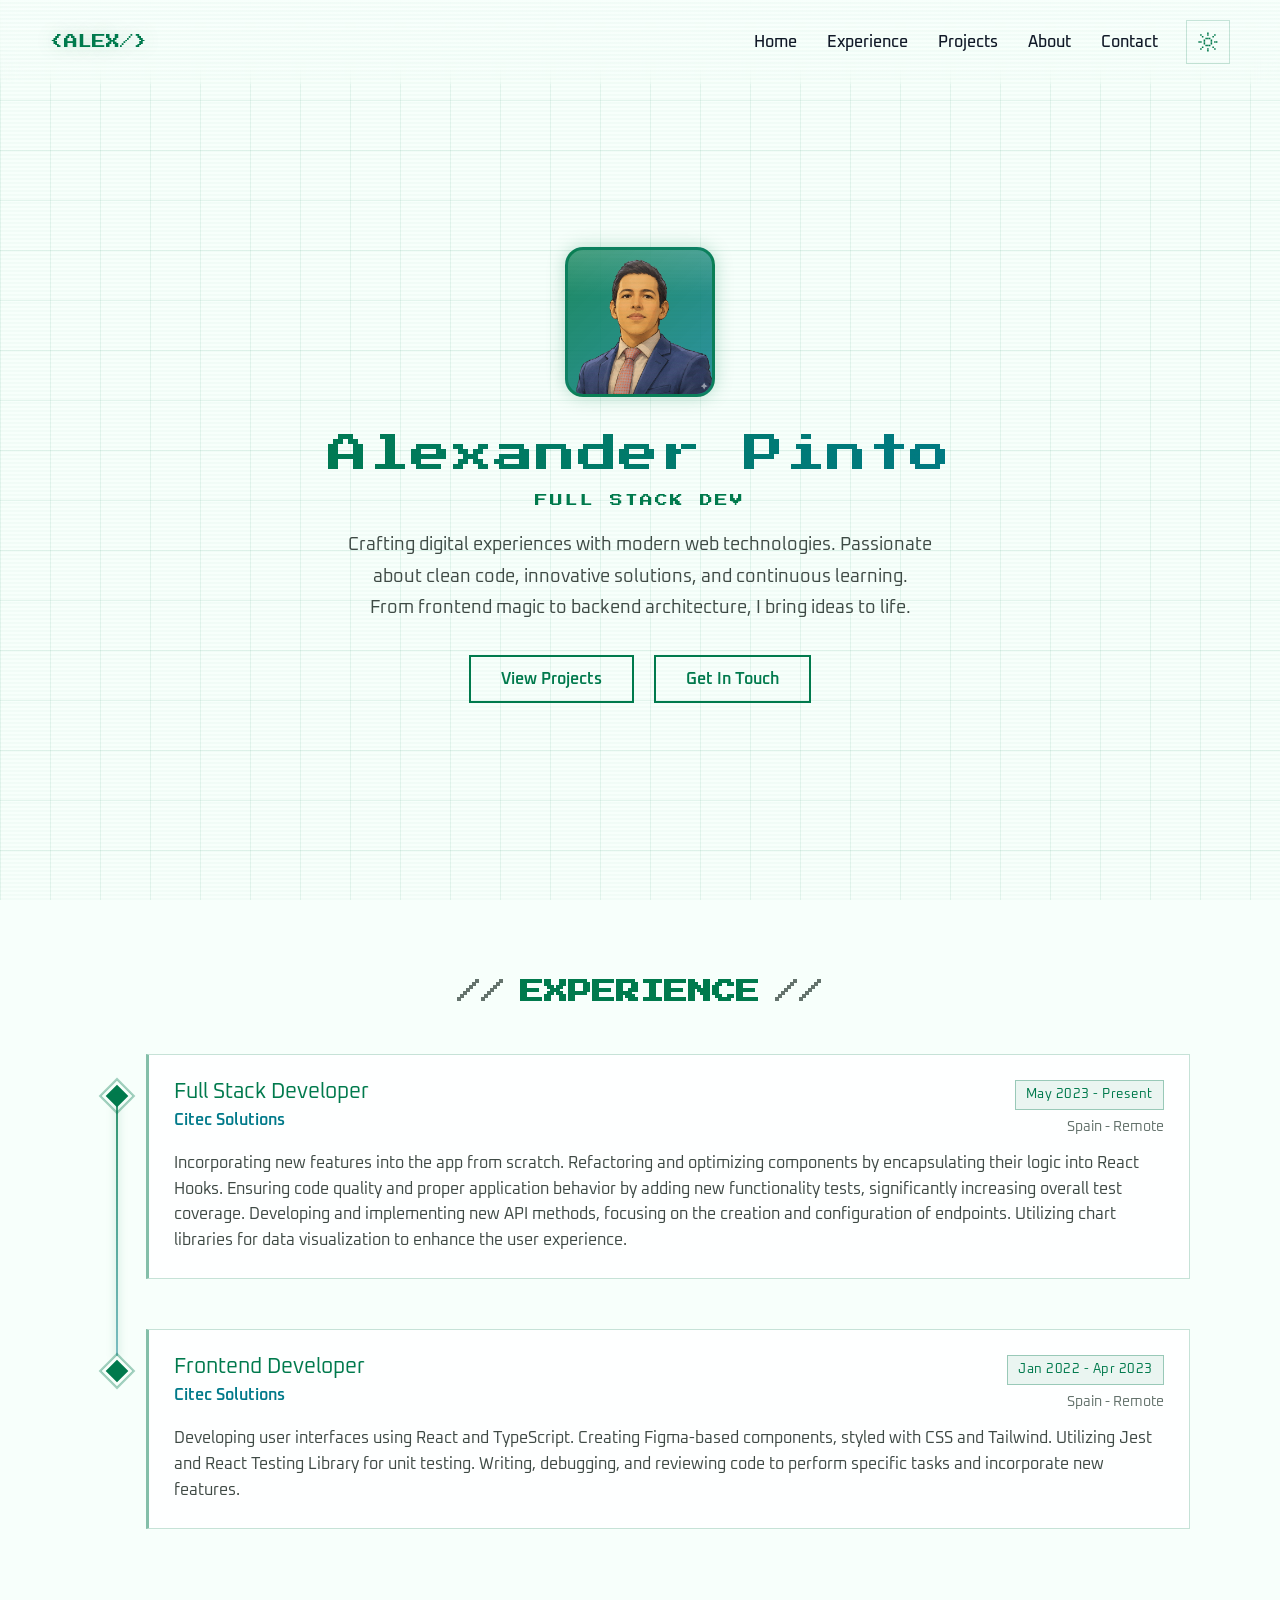
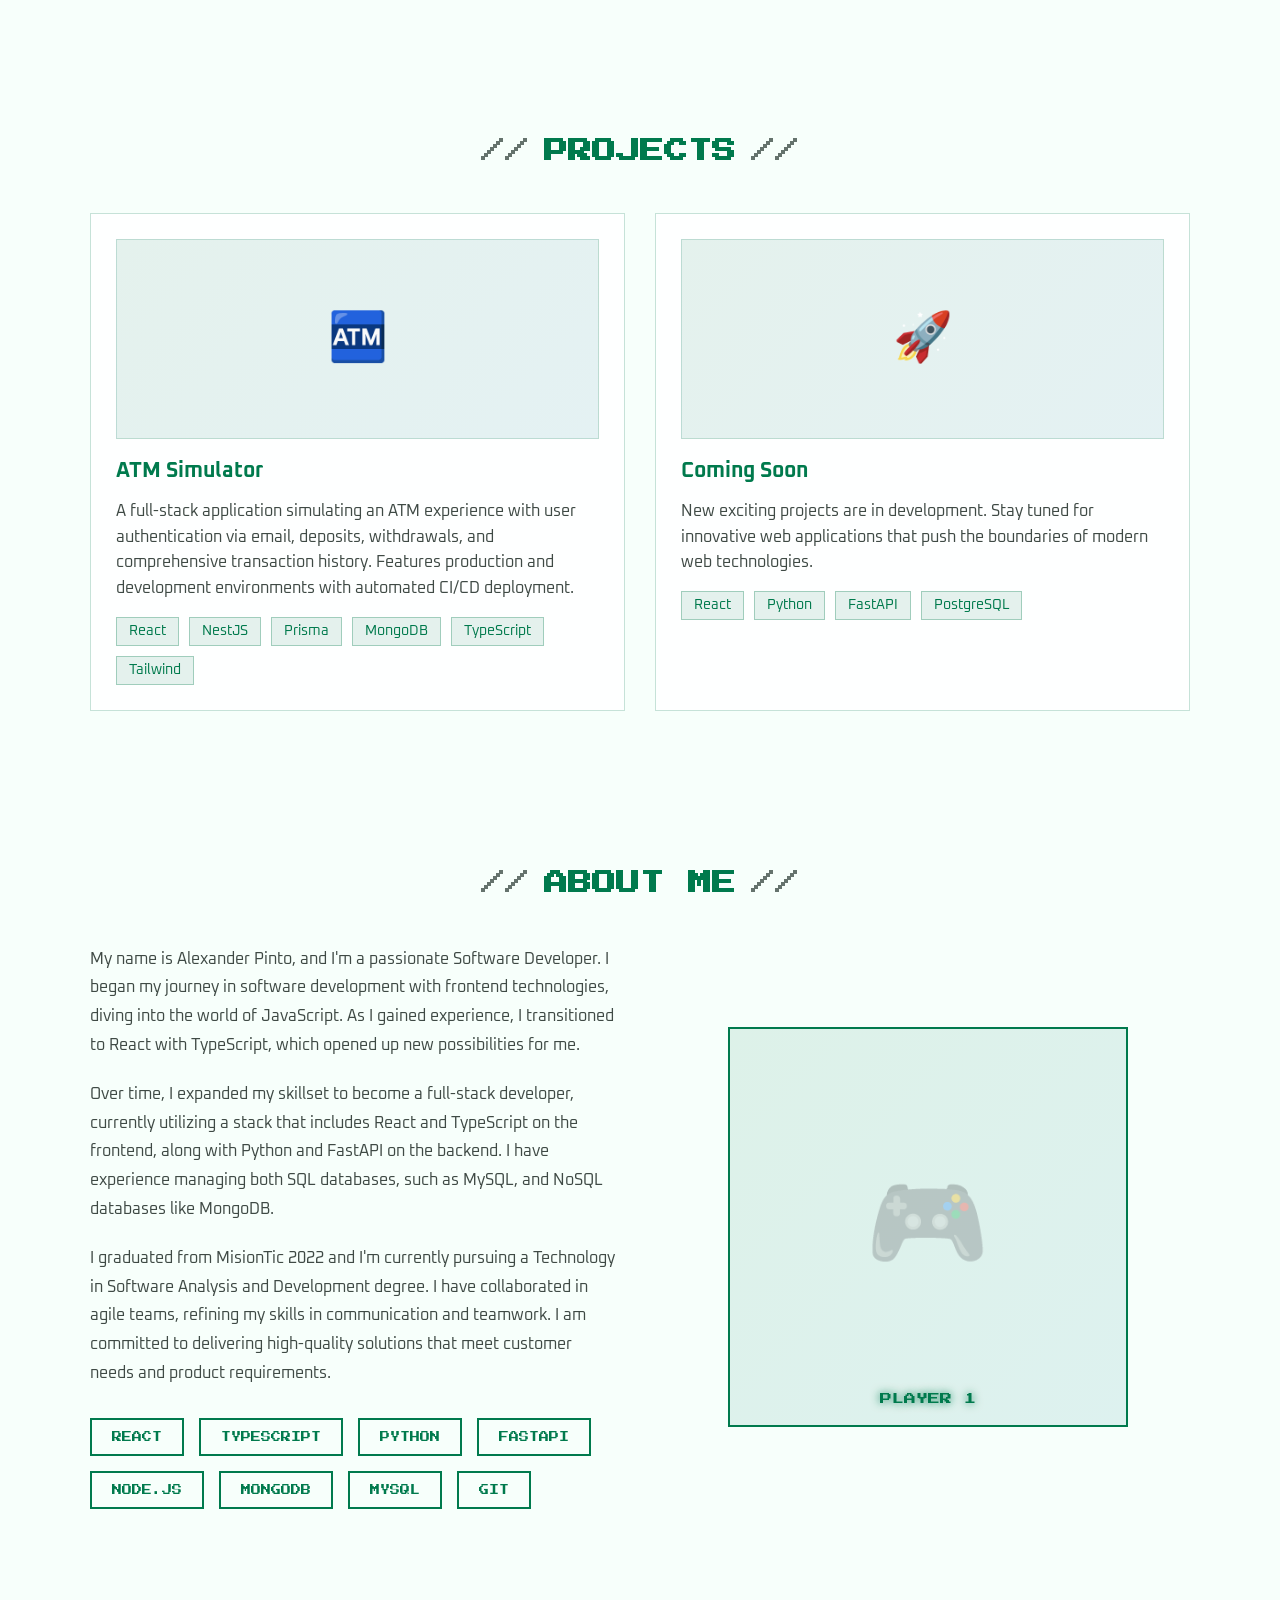
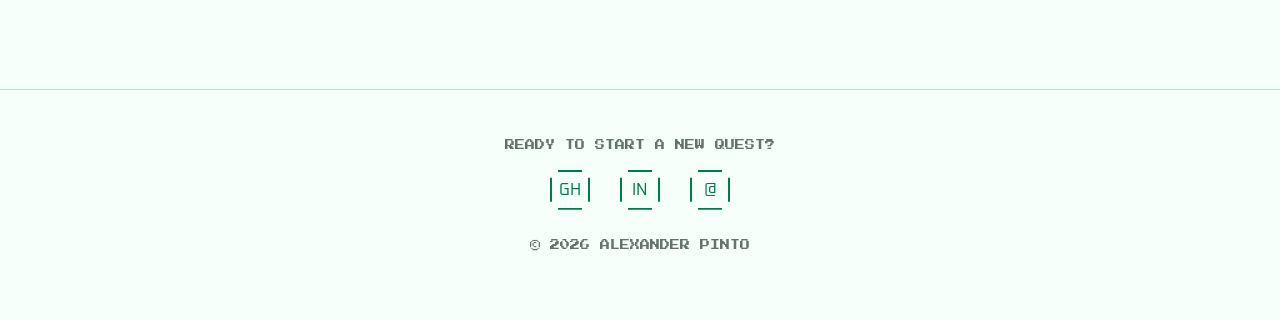
==== index.html @ fec4362d "refactor: Improve site accessibility and semantic structure" ====
<!doctype html>
<html lang="en">
    <head>
        <meta charset="UTF-8" />
        <meta name="viewport" content="width=device-width, initial-scale=1.0" />
        <title>Alexander Pinto - Full Stack Developer</title>
        <meta
            name="description"
            content="Alexander Pinto portfolio. Full stack developer building modern web applications with React, TypeScript, Python and FastAPI."
        />
        <meta
            property="og:title"
            content="Alexander Pinto - Full Stack Developer"
        />
        <meta
            property="og:description"
            content="Game-inspired developer portfolio with projects, experience and contact details."
        />
        <meta property="og:type" content="website" />
        <meta property="og:url" content="https://alexpinto.is-a.dev/" />
        <link rel="canonical" href="https://alexpinto.is-a.dev/" />
        <link rel="icon" type="image/svg+xml" href="assets/img/favicon.svg" />
        <link rel="shortcut icon" href="assets/img/favicon.svg" />
        <script>
            (() => {
                try {
                    const storedTheme = localStorage.getItem("portfolio-theme");
                    const prefersLight = window.matchMedia(
                        "(prefers-color-scheme: light)",
                    ).matches;
                    const theme =
                        storedTheme || (prefersLight ? "light" : "dark");
                    document.documentElement.dataset.theme = theme;
                } catch (error) {
                    document.documentElement.dataset.theme = "dark";
                }
            })();
        </script>

        <link rel="stylesheet" href="assets/css/variables.css" />
        <link rel="stylesheet" href="assets/css/base.css" />
        <link rel="stylesheet" href="assets/css/animations.css" />
        <link rel="stylesheet" href="assets/css/components.css" />
        <link rel="stylesheet" href="assets/css/sections.css" />
    </head>
    <body>
        <a class="skip-link" href="#main-content">Skip to main content</a>
        <div class="scanlines" aria-hidden="true"></div>
        <div class="bg-grid" aria-hidden="true"></div>

        <nav aria-label="Main navigation">
            <a class="logo" href="#home" aria-label="Go to home"
                >&lt;ALEX/&gt;</a
            >
            <div class="nav-actions">
                <ul class="nav-links">
                    <li><a href="#home">Home</a></li>
                    <li><a href="#experience">Experience</a></li>
                    <li><a href="#projects">Projects</a></li>
                    <li><a href="#about">About</a></li>
                    <li><a href="#contact">Contact</a></li>
                </ul>
                <button
                    class="theme-toggle"
                    type="button"
                    aria-label="Switch to light theme"
                    aria-pressed="false"
                    title="Switch to light theme"
                >
                    <svg
                        class="theme-toggle__icon theme-toggle__icon--sun"
                        viewBox="0 0 256 256"
                        aria-hidden="true"
                    >
                        <rect
                            x="120"
                            y="88"
                            width="14"
                            height="14"
                            rx="1"
                        ></rect>
                        <rect
                            x="104"
                            y="88"
                            width="14"
                            height="14"
                            rx="1"
                        ></rect>
                        <rect
                            x="88"
                            y="104"
                            width="14"
                            height="14"
                            rx="1"
                        ></rect>
                        <rect
                            x="88"
                            y="120"
                            width="14"
                            height="14"
                            rx="1"
                        ></rect>
                        <rect
                            x="88"
                            y="136"
                            width="14"
                            height="14"
                            rx="1"
                        ></rect>
                        <rect
                            x="136"
                            y="88"
                            width="14"
                            height="14"
                            rx="1"
                        ></rect>
                        <rect
                            x="120"
                            y="152"
                            width="14"
                            height="14"
                            rx="1"
                        ></rect>
                        <rect
                            x="104"
                            y="152"
                            width="14"
                            height="14"
                            rx="1"
                        ></rect>
                        <rect
                            x="136"
                            y="152"
                            width="14"
                            height="14"
                            rx="1"
                        ></rect>
                        <rect
                            x="152"
                            y="104"
                            width="14"
                            height="14"
                            rx="1"
                        ></rect>
                        <rect
                            x="168"
                            y="72"
                            width="14"
                            height="14"
                            rx="1"
                        ></rect>
                        <rect
                            x="168"
                            y="168"
                            width="14"
                            height="14"
                            rx="1"
                        ></rect>
                        <rect
                            x="72"
                            y="168"
                            width="14"
                            height="14"
                            rx="1"
                        ></rect>
                        <rect
                            x="72"
                            y="72"
                            width="14"
                            height="14"
                            rx="1"
                        ></rect>
                        <rect
                            x="120"
                            y="56"
                            width="14"
                            height="14"
                            rx="1"
                        ></rect>
                        <rect
                            x="56"
                            y="120"
                            width="14"
                            height="14"
                            rx="1"
                        ></rect>
                        <rect
                            x="120"
                            y="184"
                            width="14"
                            height="14"
                            rx="1"
                        ></rect>
                        <rect
                            x="184"
                            y="120"
                            width="14"
                            height="14"
                            rx="1"
                        ></rect>
                        <rect
                            x="40"
                            y="120"
                            width="14"
                            height="14"
                            rx="1"
                        ></rect>
                        <rect
                            x="120"
                            y="40"
                            width="14"
                            height="14"
                            rx="1"
                        ></rect>
                        <rect
                            x="120"
                            y="200"
                            width="14"
                            height="14"
                            rx="1"
                        ></rect>
                        <rect
                            x="184"
                            y="184"
                            width="14"
                            height="14"
                            rx="1"
                        ></rect>
                        <rect
                            x="56"
                            y="184"
                            width="14"
                            height="14"
                            rx="1"
                        ></rect>
                        <rect
                            x="184"
                            y="56"
                            width="14"
                            height="14"
                            rx="1"
                        ></rect>
                        <rect
                            x="56"
                            y="56"
                            width="14"
                            height="14"
                            rx="1"
                        ></rect>
                        <rect
                            x="200"
                            y="120"
                            width="14"
                            height="14"
                            rx="1"
                        ></rect>
                        <rect
                            x="152"
                            y="120"
                            width="14"
                            height="14"
                            rx="1"
                        ></rect>
                        <rect
                            x="152"
                            y="136"
                            width="14"
                            height="14"
                            rx="1"
                        ></rect>
                    </svg>
                    <svg
                        class="theme-toggle__icon theme-toggle__icon--moon"
                        viewBox="0 0 256 256"
                        aria-hidden="true"
                    >
                        <rect
                            x="104"
                            y="56"
                            width="14"
                            height="14"
                            rx="1"
                        ></rect>
                        <rect
                            x="88"
                            y="56"
                            width="14"
                            height="14"
                            rx="1"
                        ></rect>
                        <rect
                            x="72"
                            y="72"
                            width="14"
                            height="14"
                            rx="1"
                        ></rect>
                        <rect
                            x="88"
                            y="72"
                            width="14"
                            height="14"
                            rx="1"
                        ></rect>
                        <rect
                            x="88"
                            y="88"
                            width="14"
                            height="14"
                            rx="1"
                        ></rect>
                        <rect
                            x="72"
                            y="88"
                            width="14"
                            height="14"
                            rx="1"
                        ></rect>
                        <rect
                            x="56"
                            y="104"
                            width="14"
                            height="14"
                            rx="1"
                        ></rect>
                        <rect
                            x="88"
                            y="104"
                            width="14"
                            height="14"
                            rx="1"
                        ></rect>
                        <rect
                            x="72"
                            y="104"
                            width="14"
                            height="14"
                            rx="1"
                        ></rect>
                        <rect
                            x="56"
                            y="136"
                            width="14"
                            height="14"
                            rx="1"
                        ></rect>
                        <rect
                            x="88"
                            y="136"
                            width="14"
                            height="14"
                            rx="1"
                        ></rect>
                        <rect
                            x="72"
                            y="136"
                            width="14"
                            height="14"
                            rx="1"
                        ></rect>
                        <rect
                            x="56"
                            y="120"
                            width="14"
                            height="14"
                            rx="1"
                        ></rect>
                        <rect
                            x="88"
                            y="120"
                            width="14"
                            height="14"
                            rx="1"
                        ></rect>
                        <rect
                            x="104"
                            y="120"
                            width="14"
                            height="14"
                            rx="1"
                        ></rect>
                        <rect
                            x="72"
                            y="120"
                            width="14"
                            height="14"
                            rx="1"
                        ></rect>
                        <rect
                            x="104"
                            y="136"
                            width="14"
                            height="14"
                            rx="1"
                        ></rect>
                        <rect
                            x="72"
                            y="152"
                            width="14"
                            height="14"
                            rx="1"
                        ></rect>
                        <rect
                            x="104"
                            y="152"
                            width="14"
                            height="14"
                            rx="1"
                        ></rect>
                        <rect
                            x="120"
                            y="136"
                            width="14"
                            height="14"
                            rx="1"
                        ></rect>
                        <rect
                            x="88"
                            y="152"
                            width="14"
                            height="14"
                            rx="1"
                        ></rect>
                        <rect
                            x="168"
                            y="152"
                            width="14"
                            height="14"
                            rx="1"
                        ></rect>
                        <rect
                            x="184"
                            y="136"
                            width="14"
                            height="14"
                            rx="1"
                        ></rect>
                        <rect
                            x="120"
                            y="152"
                            width="14"
                            height="14"
                            rx="1"
                        ></rect>
                        <rect
                            x="152"
                            y="152"
                            width="14"
                            height="14"
                            rx="1"
                        ></rect>
                        <rect
                            x="136"
                            y="152"
                            width="14"
                            height="14"
                            rx="1"
                        ></rect>
                        <rect
                            x="72"
                            y="168"
                            width="14"
                            height="14"
                            rx="1"
                        ></rect>
                        <rect
                            x="104"
                            y="168"
                            width="14"
                            height="14"
                            rx="1"
                        ></rect>
                        <rect
                            x="88"
                            y="168"
                            width="14"
                            height="14"
                            rx="1"
                        ></rect>
                        <rect
                            x="168"
                            y="168"
                            width="14"
                            height="14"
                            rx="1"
                        ></rect>
                        <rect
                            x="120"
                            y="168"
                            width="14"
                            height="14"
                            rx="1"
                        ></rect>
                        <rect
                            x="152"
                            y="168"
                            width="14"
                            height="14"
                            rx="1"
                        ></rect>
                        <rect
                            x="136"
                            y="168"
                            width="14"
                            height="14"
                            rx="1"
                        ></rect>
                        <rect
                            x="104"
                            y="184"
                            width="14"
                            height="14"
                            rx="1"
                        ></rect>
                        <rect
                            x="120"
                            y="184"
                            width="14"
                            height="14"
                            rx="1"
                        ></rect>
                        <rect
                            x="136"
                            y="184"
                            width="14"
                            height="14"
                            rx="1"
                        ></rect>
                        <rect
                            x="184"
                            y="152"
                            width="14"
                            height="14"
                            rx="1"
                        ></rect>
                    </svg>
                    <span class="sr-only">Toggle theme</span>
                </button>
            </div>
        </nav>

        <main id="main-content">
            <section id="home" class="hero">
                <div class="hero-content">
                    <div class="pixel-avatar">
                        <img
                            src="assets/img/profile-pic.webp"
                            alt="Portrait of Alexander Pinto"
                            class="pixel-avatar__image"
                            width="150"
                            height="150"
                            decoding="async"
                        />
                    </div>
                    <h1>Alexander Pinto</h1>
                    <p
                        class="subtitle"
                        data-text="FULL STACK DEVELOPER"
                        aria-label="Full Stack Developer"
                    ></p>
                    <p class="hero-description">
                        Crafting digital experiences with modern web
                        technologies. Passionate about clean code, innovative
                        solutions, and continuous learning. From frontend magic
                        to backend architecture, I bring ideas to life.
                    </p>
                    <div class="cta-buttons">
                        <a href="#projects" class="btn"
                            ><span>View Projects</span></a
                        >
                        <a href="#contact" class="btn"
                            ><span>Get In Touch</span></a
                        >
                    </div>
                </div>
            </section>

            <section id="experience" class="section">
                <h2 class="section-title">EXPERIENCE</h2>
                <div class="experience-timeline">
                    <article class="experience-item">
                        <div class="experience-header">
                            <div>
                                <h3 class="experience-title">
                                    Full Stack Developer
                                </h3>
                                <div class="experience-company">
                                    Citec Solutions
                                </div>
                            </div>
                            <div class="experience-meta">
                                <time
                                    class="experience-date"
                                    datetime="2023-05"
                                >
                                    May 2023 - Present
                                </time>
                                <div class="experience-location">
                                    Spain - Remote
                                </div>
                            </div>
                        </div>
                        <p class="experience-description">
                            Incorporating new features into the app from
                            scratch. Refactoring and optimizing components by
                            encapsulating their logic into React Hooks. Ensuring
                            code quality and proper application behavior by
                            adding new functionality tests, significantly
                            increasing overall test coverage. Developing and
                            implementing new API methods, focusing on the
                            creation and configuration of endpoints. Utilizing
                            chart libraries for data visualization to enhance
                            the user experience.
                        </p>
                    </article>
                    <article class="experience-item">
                        <div class="experience-header">
                            <div>
                                <h3 class="experience-title">
                                    Frontend Developer
                                </h3>
                                <div class="experience-company">
                                    Citec Solutions
                                </div>
                            </div>
                            <div class="experience-meta">
                                <time
                                    class="experience-date"
                                    datetime="2022-01/2023-04"
                                >
                                    Jan 2022 - Apr 2023
                                </time>
                                <div class="experience-location">
                                    Spain - Remote
                                </div>
                            </div>
                        </div>
                        <p class="experience-description">
                            Developing user interfaces using React and
                            TypeScript. Creating Figma-based components, styled
                            with CSS and Tailwind. Utilizing Jest and React
                            Testing Library for unit testing. Writing,
                            debugging, and reviewing code to perform specific
                            tasks and incorporate new features.
                        </p>
                    </article>
                </div>
            </section>

            <section id="projects" class="section">
                <h2 class="section-title">PROJECTS</h2>
                <div class="projects-grid">
                    <article class="project-card">
                        <div class="project-image" aria-hidden="true">🏧</div>
                        <h3 class="project-title">ATM Simulator</h3>
                        <p class="experience-description">
                            A full-stack application simulating an ATM
                            experience with user authentication via email,
                            deposits, withdrawals, and comprehensive transaction
                            history. Features production and development
                            environments with automated CI/CD deployment.
                        </p>
                        <div class="tech-stack">
                            <span class="tech-tag">React</span>
                            <span class="tech-tag">NestJS</span>
                            <span class="tech-tag">Prisma</span>
                            <span class="tech-tag">MongoDB</span>
                            <span class="tech-tag">TypeScript</span>
                            <span class="tech-tag">Tailwind</span>
                        </div>
                    </article>
                    <article class="project-card">
                        <div class="project-image" aria-hidden="true">🚀</div>
                        <h3 class="project-title">Coming Soon</h3>
                        <p class="experience-description">
                            New exciting projects are in development. Stay tuned
                            for innovative web applications that push the
                            boundaries of modern web technologies.
                        </p>
                        <div class="tech-stack">
                            <span class="tech-tag">React</span>
                            <span class="tech-tag">Python</span>
                            <span class="tech-tag">FastAPI</span>
                            <span class="tech-tag">PostgreSQL</span>
                        </div>
                    </article>
                </div>
            </section>

            <section id="about" class="section">
                <h2 class="section-title">ABOUT ME</h2>
                <div class="about-content">
                    <div class="about-text">
                        <p>
                            My name is Alexander Pinto, and I'm a passionate
                            Software Developer. I began my journey in software
                            development with frontend technologies, diving into
                            the world of JavaScript. As I gained experience, I
                            transitioned to React with TypeScript, which opened
                            up new possibilities for me.
                        </p>
                        <p>
                            Over time, I expanded my skillset to become a
                            full-stack developer, currently utilizing a stack
                            that includes React and TypeScript on the frontend,
                            along with Python and FastAPI on the backend. I have
                            experience managing both SQL databases, such as
                            MySQL, and NoSQL databases like MongoDB.
                        </p>
                        <p>
                            I graduated from MisionTic 2022 and I'm currently
                            pursuing a Technology in Software Analysis and
                            Development degree. I have collaborated in agile
                            teams, refining my skills in communication and
                            teamwork. I am committed to delivering high-quality
                            solutions that meet customer needs and product
                            requirements.
                        </p>
                        <div class="skills-container">
                            <span class="skill-badge">REACT</span>
                            <span class="skill-badge">TYPESCRIPT</span>
                            <span class="skill-badge">PYTHON</span>
                            <span class="skill-badge">FASTAPI</span>
                            <span class="skill-badge">NODE.JS</span>
                            <span class="skill-badge">MONGODB</span>
                            <span class="skill-badge">MYSQL</span>
                            <span class="skill-badge">GIT</span>
                        </div>
                    </div>
                    <div class="about-image">
                        <div class="image-frame" aria-hidden="true"></div>
                    </div>
                </div>
            </section>
        </main>

        <footer id="contact">
            <div class="footer-text">READY TO START A NEW QUEST?</div>
            <div class="social-links">
                <a
                    href="https://github.com/alexpintodiaz"
                    class="social-link"
                    title="GitHub"
                    aria-label="Visit GitHub profile"
                    target="_blank"
                    rel="noopener noreferrer"
                >
                    <span>GH</span>
                </a>
                <a
                    href="https://www.linkedin.com/in/pintodiaz/"
                    class="social-link"
                    title="LinkedIn"
                    aria-label="Visit LinkedIn profile"
                    target="_blank"
                    rel="noopener noreferrer"
                >
                    <span>IN</span>
                </a>
                <a
                    href="mailto:alexanderpintodiaz@gmail.com"
                    class="social-link"
                    title="Email"
                    aria-label="Send email to Alexander Pinto"
                >
                    <span>@</span>
                </a>
            </div>
            <div class="footer-text footer-credit">
                © 2026 ALEXANDER PINTO
            </div>
        </footer>

        <script type="module" src="assets/js/main.js"></script>
    </body>
</html>
---- assets/css/variables.css ----
@import url("https://fonts.googleapis.com/css2?family=Oxanium:wght@400;500;600;700&family=Press+Start+2P&display=swap");

:root {
    color-scheme: dark;
    --primary: #00ff88;
    --primary-rgb: 0, 255, 136;
    --secondary: #ff00ff;
    --accent: #00ffff;
    --accent-rgb: 0, 255, 255;
    --dark: #141a20;
    --darker: #0d1318;
    --light: #ffffff;
    --text: #ffffff;
    --text-muted: #cccccc;
    --gray: #888888;
    --surface: rgba(20, 26, 32, 0.9);
    --card-bg: rgba(20, 26, 32, 0.9);
    --card-border: rgba(0, 255, 136, 0.2);
    --card-border-strong: rgba(0, 255, 136, 0.5);
    --nav-bg: linear-gradient(
        180deg,
        rgba(13, 19, 24, 0.94) 0%,
        transparent 100%
    );
    --grid-line: rgba(0, 255, 136, 0.055);
    --scanline: rgba(0, 255, 136, 0.016);
    --glow: 0 0 20px rgba(0, 255, 136, 0.5);
    --pixel-shadow: #120728;
    --avatar-body: #8a6cff;
    --avatar-detail: #00d7ff;
}

[data-theme="light"] {
    color-scheme: light;
    --primary: #007a4d;
    --primary-rgb: 0, 122, 77;
    --secondary: #b400a8;
    --accent: #007a8a;
    --accent-rgb: 0, 122, 138;
    --dark: #f2fff9;
    --darker: #f7fffb;
    --light: #111827;
    --text: #111827;
    --text-muted: #3f4a45;
    --gray: #65736d;
    --surface: rgba(255, 255, 255, 0.86);
    --card-bg: rgba(255, 255, 255, 0.86);
    --card-border: rgba(0, 122, 77, 0.22);
    --card-border-strong: rgba(0, 122, 77, 0.48);
    --nav-bg: linear-gradient(
        180deg,
        rgba(247, 255, 251, 0.94) 0%,
        rgba(247, 255, 251, 0.72) 55%,
        transparent 100%
    );
    --grid-line: rgba(0, 122, 77, 0.08);
    --scanline: rgba(0, 122, 77, 0.025);
    --glow: 0 0 18px rgba(0, 122, 77, 0.25);
    --pixel-shadow: #13251f;
    --avatar-body: #6d5dfc;
    --avatar-detail: #008fa3;
}
---- assets/css/base.css ----
* {
    margin: 0;
    padding: 0;
    box-sizing: border-box;
}

html {
    background: var(--darker);
    scroll-behavior: smooth;
    transition: background 0.3s ease;
}

body {
    font-family: "Oxanium", sans-serif;
    background: transparent;
    color: var(--text);
    overflow-x: hidden;
    position: relative;
    transition: background 0.3s ease, color 0.3s ease;
}

a:focus-visible,
button:focus-visible {
    outline: 2px solid var(--accent);
    outline-offset: 2px;
}

.skip-link {
    position: fixed;
    top: 16px;
    left: 16px;
    z-index: 1000;
    padding: 10px 14px;
    background: var(--darker);
    border: 2px solid var(--primary);
    color: var(--primary);
    font-family: "Press Start 2P", monospace;
    font-size: 10px;
    text-decoration: none;
    transform: translateY(calc(-100% - 24px));
    transition: transform 0.2s ease;
}

.skip-link:focus {
    transform: translateY(0);
}

.sr-only {
    position: absolute;
    width: 1px;
    height: 1px;
    padding: 0;
    margin: -1px;
    overflow: hidden;
    clip: rect(0, 0, 0, 0);
    white-space: nowrap;
    border: 0;
}

.bg-grid {
    position: fixed;
    top: 0;
    left: 0;
    width: 100%;
    height: 100%;
    background-color: transparent;
    background-image:
        linear-gradient(var(--grid-line) 1px, transparent 1px),
        linear-gradient(90deg, var(--grid-line) 1px, transparent 1px);
    background-size: 50px 50px;
    background-position: 0 0, 0 0;
    background-repeat: repeat;
    animation: gridMove 20s linear infinite;
    pointer-events: none;
    z-index: -1;
}

.scanlines::before {
    content: "";
    position: fixed;
    top: 0;
    left: 0;
    width: 100%;
    height: 100%;
    background: linear-gradient(
        transparent 50%,
        var(--scanline) 50%
    );
    background-size: 100% 4px;
    pointer-events: none;
    z-index: 999;
    animation: scanline 8s linear infinite;
}

main {
    display: block;
}
---- assets/css/animations.css ----
@keyframes gridMove {
    0% {
        background-position: 0 0, 0 0;
    }
    100% {
        background-position: 50px 50px, 50px 50px;
    }
}

@keyframes scanline {
    0% {
        transform: translateY(0);
    }
    100% {
        transform: translateY(10px);
    }
}

@keyframes glitch {
    0%, 100% {
        text-shadow: var(--glow);
    }
    25% {
        text-shadow: -2px 0 var(--secondary), 2px 0 var(--accent), var(--glow);
    }
    50% {
        text-shadow: 2px 0 var(--secondary), -2px 0 var(--accent), var(--glow);
    }
    75% {
        text-shadow: 0 0 10px var(--primary);
    }
}

@keyframes fadeInUp {
    from {
        opacity: 0;
        transform: translateY(30px);
    }
    to {
        opacity: 1;
        transform: translateY(0);
    }
}

@keyframes float {
    0%, 100% {
        transform: translateY(0);
    }
    50% {
        transform: translateY(-10px);
    }
}

@keyframes projectScan {
    0% {
        left: -100%;
    }
    100% {
        left: 100%;
    }
}

@keyframes rainbow {
    0% {
        filter: hue-rotate(0deg);
    }
    100% {
        filter: hue-rotate(360deg);
    }
}

@media (prefers-reduced-motion: reduce) {
    *,
    *::before,
    *::after {
        scroll-behavior: auto !important;
        animation-duration: 0.01ms !important;
        animation-iteration-count: 1 !important;
        transition-duration: 0.01ms !important;
    }
}
---- assets/css/components.css ----
nav {
    position: fixed;
    top: 0;
    width: 100%;
    padding: 20px 50px;
    background: var(--nav-bg);
    -webkit-backdrop-filter: blur(10px);
    backdrop-filter: blur(10px);
    z-index: 100;
    display: flex;
    justify-content: space-between;
    align-items: center;
    transition: transform 0.28s ease, background 0.3s ease;
}

nav.nav-hidden {
    transform: translateY(calc(-100% - 12px));
}

.nav-actions {
    display: flex;
    align-items: center;
    gap: 28px;
}

.logo {
    font-family: "Press Start 2P", monospace;
    font-size: 14px;
    color: var(--primary);
    text-decoration: none;
    text-shadow: var(--glow);
    animation: glitch 3s infinite;
}

.nav-links {
    display: flex;
    gap: 30px;
    list-style: none;
}

.nav-links a {
    color: var(--text);
    text-decoration: none;
    position: relative;
    transition: color 0.3s;
    font-weight: 500;
}

.nav-links a::after {
    content: "";
    position: absolute;
    bottom: -5px;
    left: 0;
    width: 0;
    height: 2px;
    background: var(--primary);
    transition: width 0.3s;
    box-shadow: 0 0 5px var(--primary);
}

.nav-links a:hover {
    color: var(--primary);
}

.nav-links a:hover::after {
    width: 100%;
}

.theme-toggle {
    position: relative;
    display: inline-flex;
    align-items: center;
    justify-content: center;
    width: 44px;
    height: 44px;
    padding: 0;
    border: 1px solid rgba(var(--primary-rgb), 0.2);
    background: transparent;
    color: var(--primary);
    cursor: pointer;
    transition:
        transform 0.2s ease,
        color 0.2s ease,
        background 0.2s ease,
        border-color 0.2s ease;
}

.theme-toggle:hover {
    background: rgba(var(--primary-rgb), 0.08);
    border-color: rgba(var(--primary-rgb), 0.45);
}

.theme-toggle:active {
    transform: translateY(1px);
}

.theme-toggle__icon {
    position: absolute;
    width: 28px;
    height: 28px;
    fill: currentColor;
    stroke: currentColor;
    stroke-width: 0.25;
    transition: opacity 0.18s ease, transform 0.18s ease;
}

.theme-toggle__icon--sun {
    opacity: 0;
    transform: scale(0.82);
}

.theme-toggle__icon--moon {
    opacity: 1;
    transform: scale(1);
}

[data-theme="light"] .theme-toggle__icon--sun {
    opacity: 1;
    transform: scale(1);
}

[data-theme="light"] .theme-toggle__icon--moon {
    opacity: 0;
    transform: scale(0.82);
}

.btn {
    padding: 12px 30px;
    border: 2px solid var(--primary);
    background: transparent;
    color: var(--primary);
    text-decoration: none;
    position: relative;
    overflow: hidden;
    transition: all 0.3s;
    font-weight: 600;
    cursor: pointer;
}

.btn::before {
    content: "";
    position: absolute;
    top: 50%;
    left: 50%;
    width: 0;
    height: 0;
    background: var(--primary);
    transition: all 0.3s;
    transform: translate(-50%, -50%);
}

.btn:hover {
    color: var(--dark);
    box-shadow: var(--glow);
}

.btn:hover::before {
    width: 100%;
    height: 100%;
}

.btn span {
    position: relative;
    z-index: 1;
}

.section-title {
    font-family: "Press Start 2P", monospace;
    font-size: 1.5rem;
    color: var(--primary);
    margin-bottom: 50px;
    text-align: center;
    position: relative;
}

.section-title::before,
.section-title::after {
    content: "//";
    color: var(--gray);
    margin: 0 15px;
}

.experience-description {
    line-height: 1.6;
    color: var(--text-muted);
}

.tech-stack {
    display: flex;
    flex-wrap: wrap;
    gap: 10px;
    margin-top: 15px;
}

.tech-tag {
    padding: 5px 12px;
    background: rgba(var(--primary-rgb), 0.1);
    border: 1px solid rgba(var(--primary-rgb), 0.3);
    color: var(--primary);
    font-size: 0.85rem;
    position: relative;
    overflow: hidden;
}

.tech-tag::before {
    content: "";
    position: absolute;
    top: 0;
    left: -100%;
    width: 100%;
    height: 100%;
    background: rgba(var(--primary-rgb), 0.2);
    transition: left 0.3s;
}

.tech-tag:hover::before {
    left: 0;
}

.skills-container {
    display: flex;
    flex-wrap: wrap;
    gap: 15px;
    margin-top: 30px;
}

.skill-badge {
    padding: 8px 20px;
    background: transparent;
    border: 2px solid var(--primary);
    color: var(--primary);
    font-family: "Press Start 2P", monospace;
    font-size: 10px;
    position: relative;
    overflow: hidden;
    transition: all 0.3s;
}

.social-link {
    clip-path: polygon(
        0 8px,
        8px 8px,
        8px 0,
        calc(100% - 8px) 0,
        calc(100% - 8px) 8px,
        100% 8px,
        100% calc(100% - 8px),
        calc(100% - 8px) calc(100% - 8px),
        calc(100% - 8px) 100%,
        8px 100%,
        8px calc(100% - 8px),
        0 calc(100% - 8px)
    );
}

.skill-badge:hover {
    transform: scale(1.1);
    box-shadow: var(--glow);
}

.social-links {
    display: flex;
    justify-content: center;
    gap: 30px;
    margin-top: 20px;
}

.social-link {
    width: 40px;
    height: 40px;
    border: 2px solid var(--primary);
    display: flex;
    align-items: center;
    justify-content: center;
    text-decoration: none;
    color: var(--primary);
    transition: all 0.3s;
    position: relative;
}

.social-link:hover {
    transform: rotate(45deg);
    background: var(--primary);
    color: var(--dark);
}

@media (max-width: 768px) {
    .nav-actions {
        gap: 14px;
    }
}
---- assets/css/sections.css ----
.hero {
    min-height: 100vh;
    display: flex;
    align-items: center;
    justify-content: center;
    padding: 100px 50px 50px;
    position: relative;
}

.hero-content {
    text-align: center;
    max-width: 800px;
    animation: fadeInUp 1s;
}

.pixel-avatar {
    width: 150px;
    height: 150px;
    margin: 0 auto 30px;
    background: linear-gradient(
        135deg,
        rgba(var(--primary-rgb), 0.88),
        rgba(var(--accent-rgb), 0.82)
    );
    border: 3px solid rgba(var(--primary-rgb), 0.7);
    border-radius: 18px;
    position: relative;
    box-shadow: var(--glow);
    animation: float 3s ease-in-out infinite;
    overflow: hidden;
}

.pixel-avatar::before {
    content: "";
    position: absolute;
    inset: 0;
    background: linear-gradient(
        180deg,
        rgba(255, 255, 255, 0.18) 0%,
        transparent 32%
    );
    pointer-events: none;
    z-index: 1;
}

.pixel-avatar__image {
    width: 100%;
    height: 100%;
    display: block;
    object-fit: cover;
    object-position: center top;
}

h1 {
    font-family: "Press Start 2P", monospace;
    font-size: clamp(1.75rem, 3.4vw, 2.5rem);
    font-weight: 400;
    line-height: 1.35;
    letter-spacing: 0.04em;
    margin-bottom: 10px;
    background: linear-gradient(90deg, var(--primary), var(--accent));
    -webkit-background-clip: text;
    -webkit-text-fill-color: transparent;
    background-clip: text;
    text-wrap: balance;
}

.subtitle {
    font-family: "Press Start 2P", monospace;
    font-size: 0.8rem;
    line-height: 1.5;
    color: var(--primary);
    margin-bottom: 20px;
    letter-spacing: 2px;
    min-height: 1.5em;
}

.hero-description {
    font-size: 1.1rem;
    line-height: 1.8;
    color: var(--text-muted);
    margin-bottom: 30px;
    text-wrap: balance;
}

.cta-buttons {
    display: flex;
    gap: 20px;
    justify-content: center;
    flex-wrap: wrap;
}

.section {
    padding: 80px 50px;
    max-width: 1200px;
    margin: 0 auto;
}

.experience-timeline {
    position: relative;
    padding-left: 56px;
}

.experience-item {
    position: relative;
    margin-bottom: 50px;
    padding: 25px;
    background: var(--card-bg);
    border: 1px solid var(--card-border);
    border-left: 3px solid var(--card-border-strong);
    -webkit-backdrop-filter: blur(10px);
    backdrop-filter: blur(10px);
    transition: all 0.3s;
}

.experience-item::before {
    content: "";
    position: absolute;
    left: -43px;
    top: 30px;
    width: 16px;
    height: 16px;
    background: var(--primary);
    border: 3px solid var(--darker);
    transform: rotate(45deg);
    box-shadow: 0 0 0 2px rgba(var(--primary-rgb), 0.35);
}

.experience-item::after {
    content: "";
    position: absolute;
    left: -33px;
    top: 45px;
    width: 2px;
    height: calc(100% + 36px);
    background: linear-gradient(
        180deg,
        rgba(var(--primary-rgb), 0.8),
        rgba(var(--accent-rgb), 0.5)
    );
    box-shadow: 0 0 8px rgba(var(--primary-rgb), 0.35);
}

.experience-item:last-child::after {
    display: none;
}

.experience-item:hover {
    transform: translateY(-3px);
    border-color: var(--primary);
    box-shadow: 0 10px 24px rgba(var(--primary-rgb), 0.16);
}

.experience-header {
    display: flex;
    justify-content: space-between;
    align-items: flex-start;
    margin-bottom: 15px;
    flex-wrap: wrap;
    gap: 10px;
}

.experience-title {
    font-size: 1.3rem;
    font-weight: 400;
    color: var(--primary);
    margin-bottom: 5px;
}

.experience-company {
    color: var(--accent);
    font-weight: 600;
}

.experience-meta {
    display: flex;
    flex-direction: column;
    align-items: flex-end;
    gap: 8px;
}

.experience-date {
    display: inline-block;
    font-size: 0.8rem;
    letter-spacing: 0.04em;
    color: var(--primary);
    border: 1px solid rgba(var(--primary-rgb), 0.35);
    background: rgba(var(--primary-rgb), 0.08);
    padding: 6px 10px;
    white-space: nowrap;
}

.experience-location {
    color: var(--gray);
    font-size: 0.9rem;
}

.projects-grid {
    display: grid;
    grid-template-columns: repeat(auto-fit, minmax(350px, 1fr));
    gap: 30px;
    margin-top: 50px;
}

.project-card {
    background: var(--card-bg);
    border: 1px solid var(--card-border);
    padding: 25px;
    position: relative;
    overflow: hidden;
    transition: all 0.3s;
}

.project-card::before {
    content: "";
    position: absolute;
    top: 0;
    left: -100%;
    width: 100%;
    height: 2px;
    background: linear-gradient(
        90deg,
        transparent,
        var(--primary),
        transparent
    );
    animation: projectScan 3s infinite;
}

.project-card:hover {
    transform: translateY(-5px);
    border-color: var(--primary);
    box-shadow: 0 10px 30px rgba(var(--primary-rgb), 0.2);
}

.project-image {
    width: 100%;
    height: 200px;
    background: linear-gradient(
        135deg,
        rgba(var(--primary-rgb), 0.1),
        rgba(var(--accent-rgb), 0.1)
    );
    border: 1px solid rgba(var(--primary-rgb), 0.18);
    border-radius: 0;
    margin-bottom: 20px;
    display: flex;
    align-items: center;
    justify-content: center;
    font-size: 3rem;
}

.project-title {
    font-size: 1.3rem;
    color: var(--primary);
    margin-bottom: 15px;
}

.about-content {
    display: grid;
    grid-template-columns: 1fr 1fr;
    gap: 50px;
    align-items: center;
}

.about-text {
    line-height: 1.8;
    color: var(--text-muted);
}

.about-text p {
    margin-bottom: 20px;
}

.about-image {
    position: relative;
}

.image-frame {
    width: 100%;
    max-width: 400px;
    height: 400px;
    background: linear-gradient(
        135deg,
        rgba(var(--primary-rgb), 0.1),
        rgba(var(--accent-rgb), 0.1)
    );
    border: 2px solid var(--primary);
    position: relative;
    overflow: hidden;
    margin: 0 auto;
}

.image-frame::before {
    content: "🎮";
    position: absolute;
    top: 50%;
    left: 50%;
    transform: translate(-50%, -50%);
    font-size: 100px;
    opacity: 0.3;
}

.image-frame::after {
    content: "PLAYER 1";
    position: absolute;
    bottom: 20px;
    left: 50%;
    transform: translateX(-50%);
    font-family: "Press Start 2P", monospace;
    font-size: 12px;
    color: var(--primary);
    text-shadow: 0 0 10px var(--primary);
}

footer {
    text-align: center;
    padding: 50px;
    border-top: 1px solid var(--card-border);
    margin-top: 100px;
}

.footer-text {
    font-family: "Press Start 2P", monospace;
    font-size: 10px;
    color: var(--gray);
    margin-bottom: 20px;
    text-wrap: pretty;
}

.footer-credit {
    margin-top: 30px;
}

@media (max-width: 768px) {
    nav {
        padding: 20px;
    }

    .nav-links {
        display: none;
    }

    h1 {
        font-size: clamp(1.5rem, 7vw, 2rem);
        line-height: 1.45;
        letter-spacing: 0.035em;
    }

    .hero {
        padding: 100px 40px 50px;
    }

    .section {
        padding: 60px 40px;
    }

    .about-content {
        grid-template-columns: 1fr;
    }

    .projects-grid {
        grid-template-columns: 1fr;
    }

    .experience-timeline {
        padding-left: 0;
    }

    .experience-item {
        margin-bottom: 24px;
        border-left: 1px solid rgba(var(--primary-rgb), 0.25);
    }

    .experience-item::before,
    .experience-item::after {
        display: none;
    }

    .experience-meta {
        align-items: flex-start;
    }

    .experience-date {
        font-size: 0.75rem;
    }

    .section-title {
        font-size: 1.25rem;
        line-height: 1.4;
    }
}

@media (max-width: 480px) {
    .hero {
        padding: 100px 20px 50px;
    }

    .section {
        padding: 60px 20px;
    }

    .hero-description {
        text-wrap: pretty;
    }

    .section-title {
        font-size: 1.125rem;
        line-height: 1.5;
        white-space: normal;
    }

    .section-title::before,
    .section-title::after {
        content: "/";
    }

    .section-title::before {
        margin: 0 10px 0 0;
    }

    .section-title::after {
        margin: 0 0 0 10px;
    }

    #contact .footer-text:first-child {
        line-height: 1.8;
        letter-spacing: 0.04em;
        max-width: 24ch;
        margin-left: auto;
        margin-right: auto;
    }
}
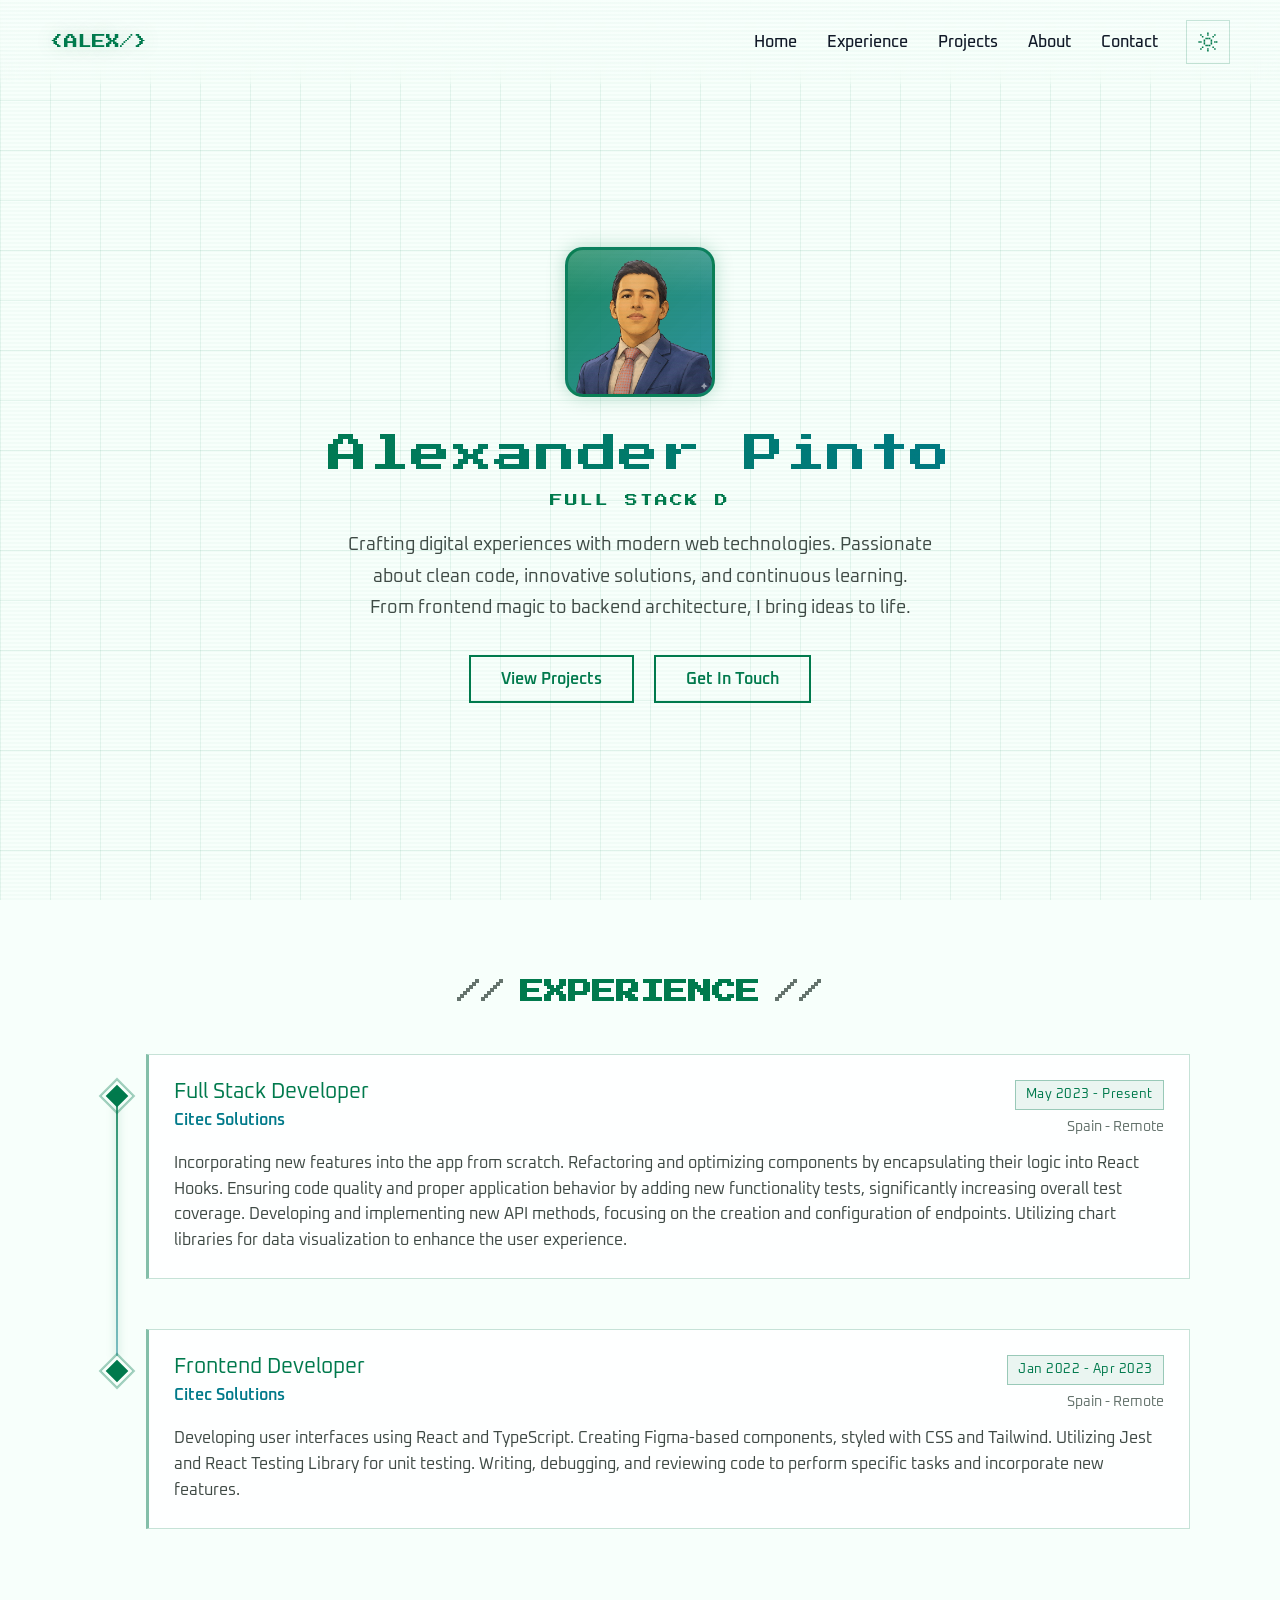
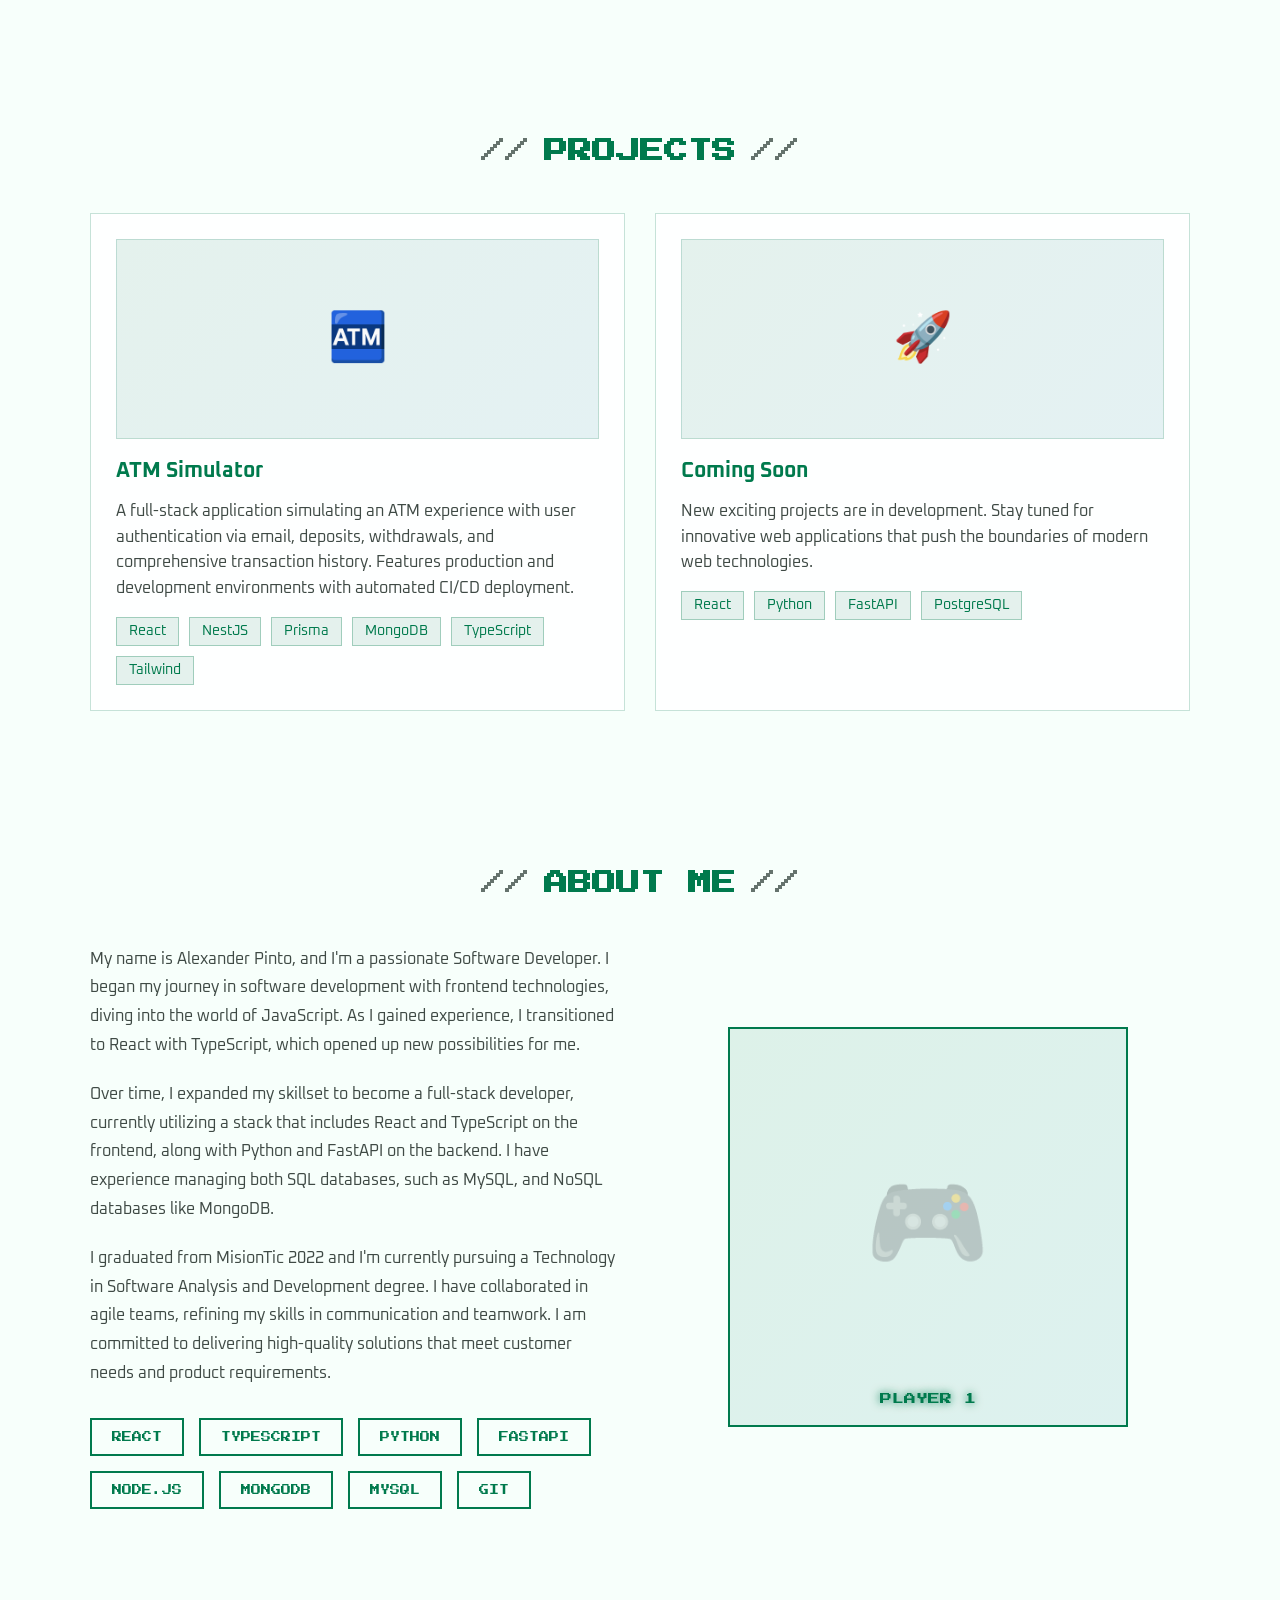
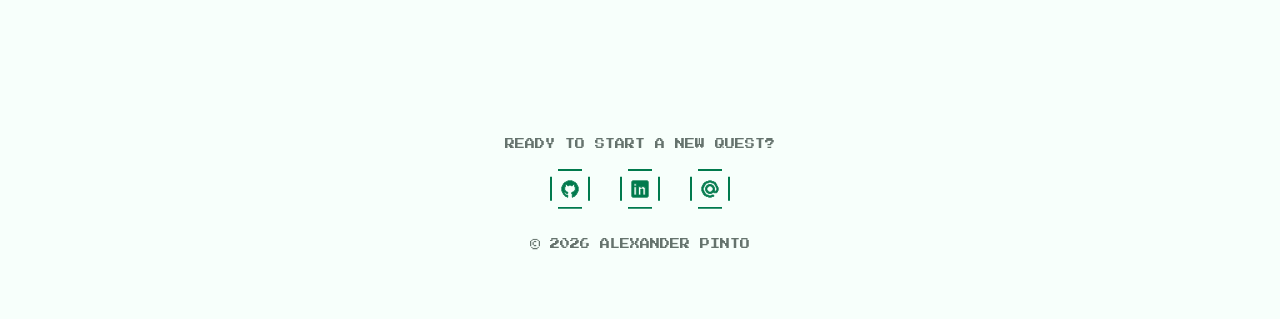
==== commit 41d8e28c: "refactor: social links to use SVG icons" ====
--- a/index.html
+++ b/index.html
@@ -745,7 +745,15 @@
                     target="_blank"
                     rel="noopener noreferrer"
                 >
-                    <span>GH</span>
+                    <svg
+                        viewBox="0 0 24 24"
+                        aria-hidden="true"
+                        focusable="false"
+                    >
+                        <polygon
+                            points="23 9 23 15 22 15 22 17 21 17 21 19 20 19 20 20 19 20 19 21 18 21 18 22 16 22 16 23 15 23 15 18 14 18 14 17 15 17 15 16 17 16 17 15 18 15 18 14 19 14 19 9 18 9 18 6 16 6 16 7 15 7 15 8 14 8 14 7 10 7 10 8 9 8 9 7 8 7 8 6 6 6 6 9 5 9 5 14 6 14 6 15 7 15 7 16 9 16 9 18 7 18 7 17 6 17 6 16 4 16 4 17 5 17 5 19 6 19 6 20 9 20 9 23 8 23 8 22 6 22 6 21 5 21 5 20 4 20 4 19 3 19 3 17 2 17 2 15 1 15 1 9 2 9 2 7 3 7 3 5 4 5 4 4 5 4 5 3 7 3 7 2 9 2 9 1 15 1 15 2 17 2 17 3 19 3 19 4 20 4 20 5 21 5 21 7 22 7 22 9 23 9"
+                        />
+                    </svg>
                 </a>
                 <a
                     href="https://www.linkedin.com/in/pintodiaz/"
@@ -755,7 +763,15 @@
                     target="_blank"
                     rel="noopener noreferrer"
                 >
-                    <span>IN</span>
+                    <svg
+                        viewBox="0 0 24 24"
+                        aria-hidden="true"
+                        focusable="false"
+                    >
+                        <path
+                            d="m22,2v-1H2v1h-1v20h1v1h20v-1h1V2h-1Zm-9,10v8h-3v-11h3v1h1v-1h4v1h1v10h-3v-8h-3Zm-9-4v-3h3v3h-3Zm3,1v11h-3v-11h3Z"
+                        />
+                    </svg>
                 </a>
                 <a
                     href="mailto:alexanderpintodiaz@gmail.com"
@@ -763,7 +779,15 @@
                     title="Email"
                     aria-label="Send email to Alexander Pinto"
                 >
-                    <span>@</span>
+                    <svg
+                        viewBox="0 0 24 24"
+                        aria-hidden="true"
+                        focusable="false"
+                    >
+                        <path
+                            d="m22,[base64],4h-1v1h-1v1h-4v-1h-1v-1h-1v-4h1v-1h1v-1h4v1h1v1h1v4Z"
+                        />
+                    </svg>
                 </a>
             </div>
             <div class="footer-text footer-credit">
--- a/assets/css/components.css
+++ b/assets/css/components.css
@@ -236,7 +236,39 @@
     transition: all 0.3s;
 }
 
+.skill-badge:hover {
+    transform: scale(1.1);
+    box-shadow: var(--glow);
+}
+
+.social-links {
+    display: flex;
+    justify-content: center;
+    gap: 30px;
+    margin-top: 20px;
+}
+
 .social-link {
+    width: 40px;
+    height: 40px;
+    display: flex;
+    align-items: center;
+    justify-content: center;
+    text-decoration: none;
+    color: var(--primary);
+    transition:
+        color 0.3s ease,
+        filter 0.3s ease;
+    position: relative;
+    isolation: isolate;
+}
+
+.social-link::before {
+    content: "";
+    position: absolute;
+    inset: 0;
+    border: 2px solid var(--primary);
+    background: transparent;
     clip-path: polygon(
         0 8px,
         8px 8px,
@@ -251,37 +283,40 @@
         8px calc(100% - 8px),
         0 calc(100% - 8px)
     );
-}
-
-.skill-badge:hover {
-    transform: scale(1.1);
-    box-shadow: var(--glow);
-}
-
-.social-links {
-    display: flex;
-    justify-content: center;
-    gap: 30px;
-    margin-top: 20px;
-}
-
-.social-link {
-    width: 40px;
-    height: 40px;
-    border: 2px solid var(--primary);
-    display: flex;
-    align-items: center;
-    justify-content: center;
-    text-decoration: none;
-    color: var(--primary);
-    transition: all 0.3s;
-    position: relative;
-}
-
-.social-link:hover {
+    transition:
+        transform 0.3s ease,
+        background 0.3s ease,
+        box-shadow 0.3s ease;
+    pointer-events: none;
+}
+
+.social-link svg {
+    position: relative;
+    z-index: 1;
+    width: 18px;
+    height: 18px;
+    fill: currentColor;
+    stroke: currentColor;
+    transition: transform 0.3s ease;
+    pointer-events: none;
+}
+
+.social-link:hover,
+.social-link:focus-visible {
+    color: var(--dark);
+    filter: drop-shadow(var(--glow));
+}
+
+.social-link:hover::before,
+.social-link:focus-visible::before {
     transform: rotate(45deg);
     background: var(--primary);
-    color: var(--dark);
+    box-shadow: var(--glow);
+}
+
+.social-link:hover svg,
+.social-link:focus-visible svg {
+    transform: rotate(45deg);
 }
 
 @media (max-width: 768px) {
--- a/assets/css/sections.css
+++ b/assets/css/sections.css
@@ -316,7 +316,6 @@
 footer {
     text-align: center;
     padding: 50px;
-    border-top: 1px solid var(--card-border);
     margin-top: 100px;
 }
 
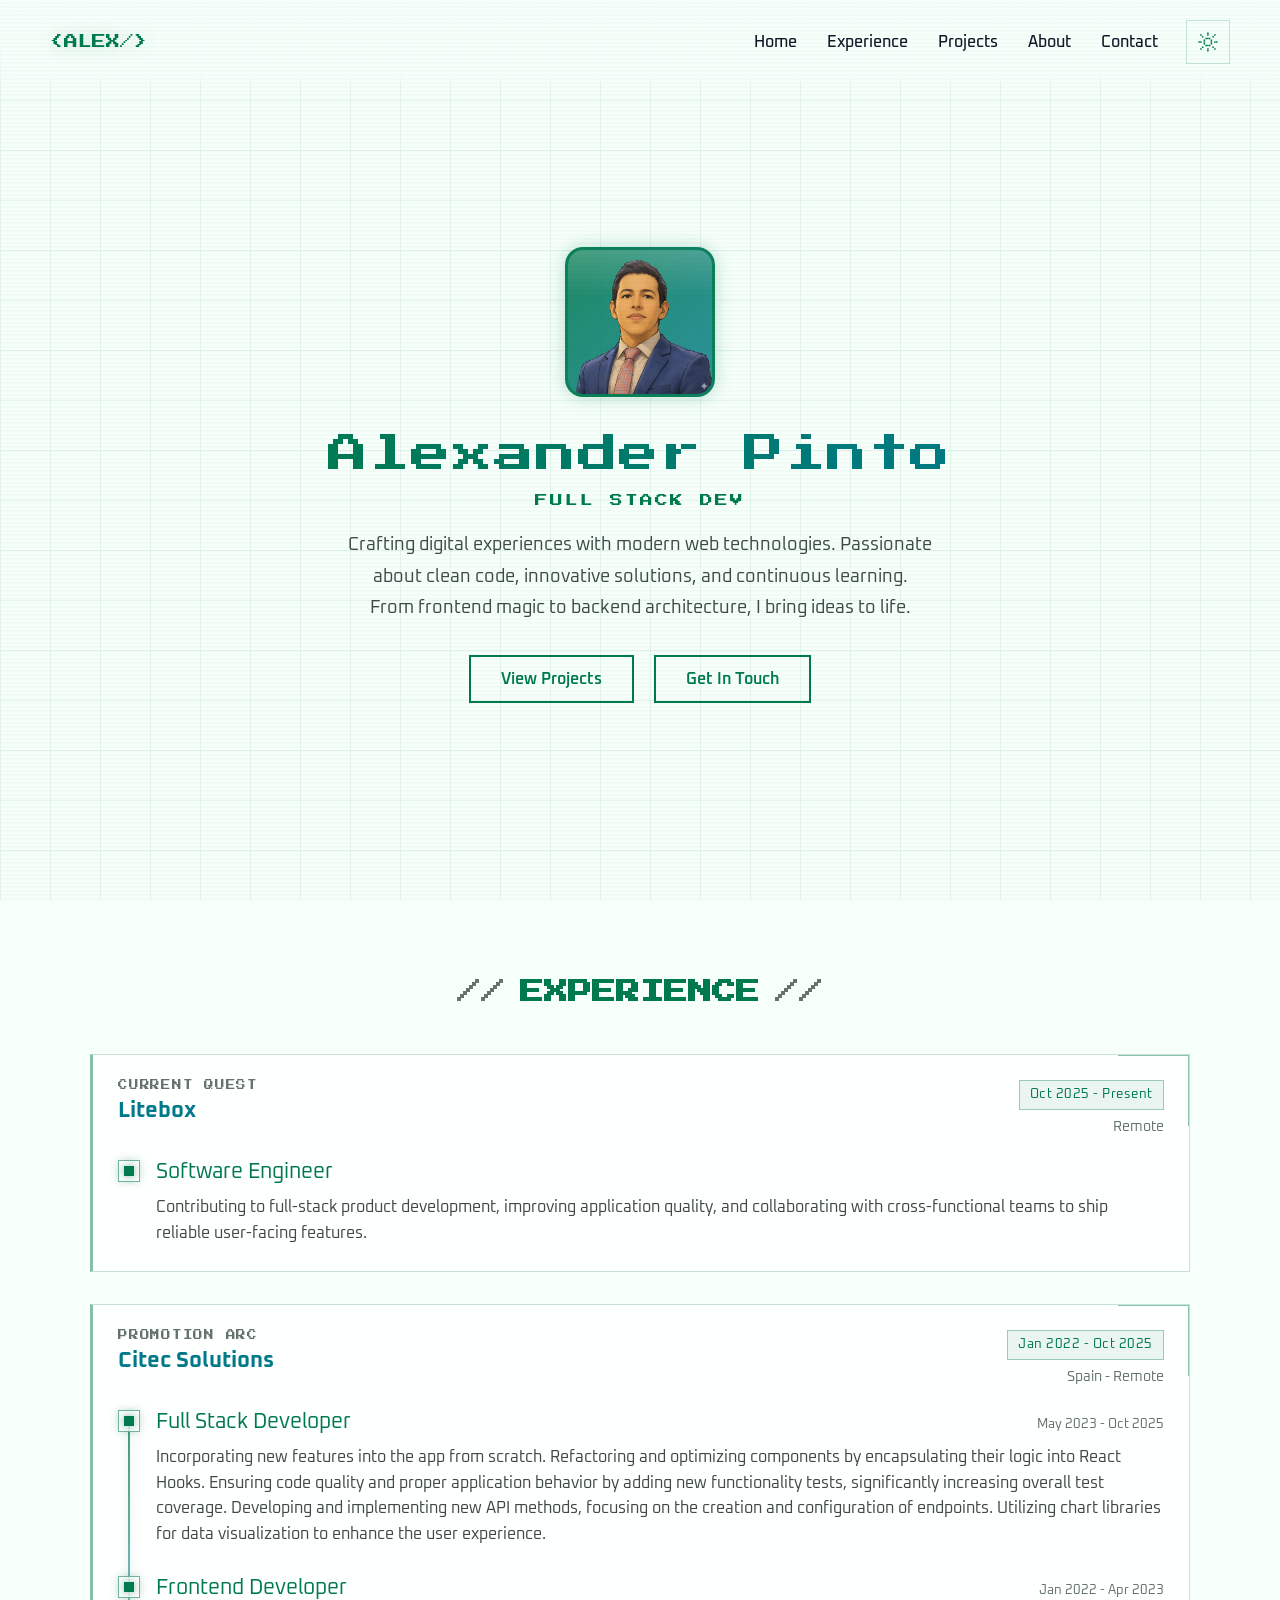
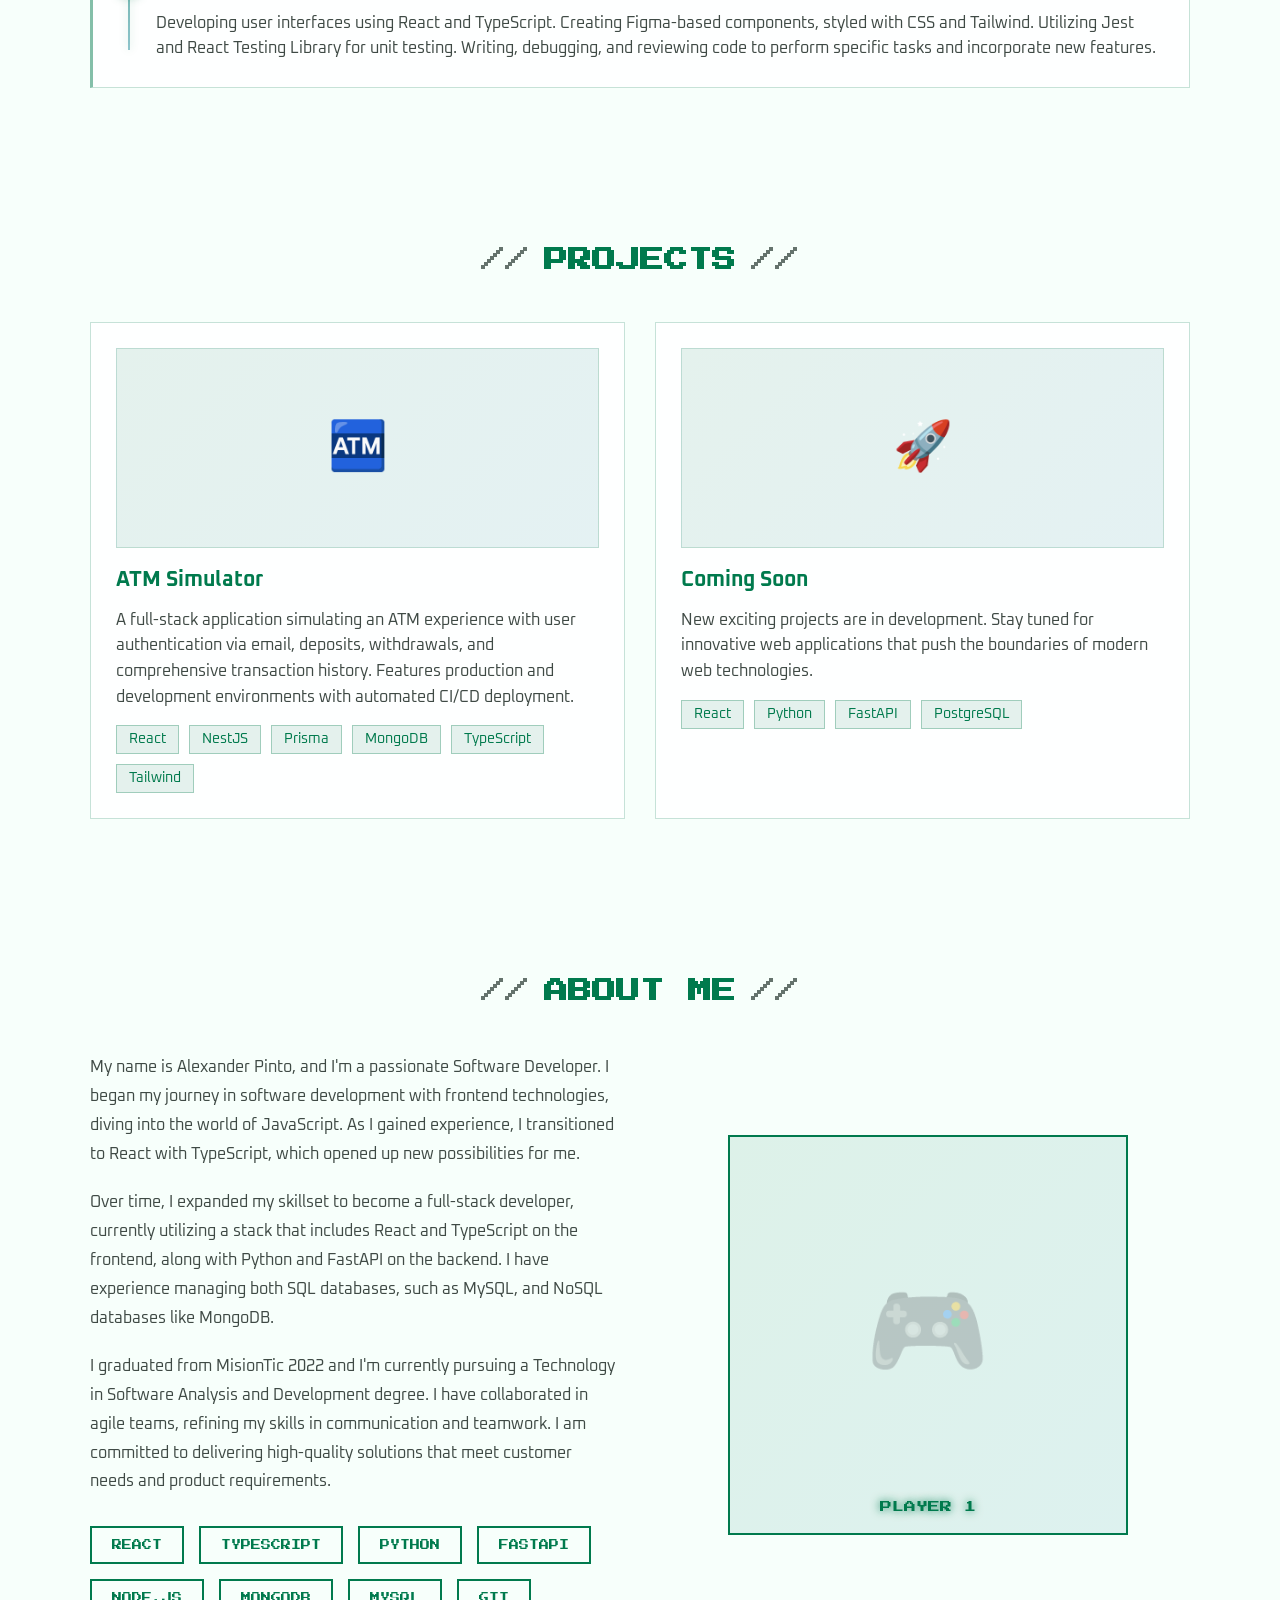
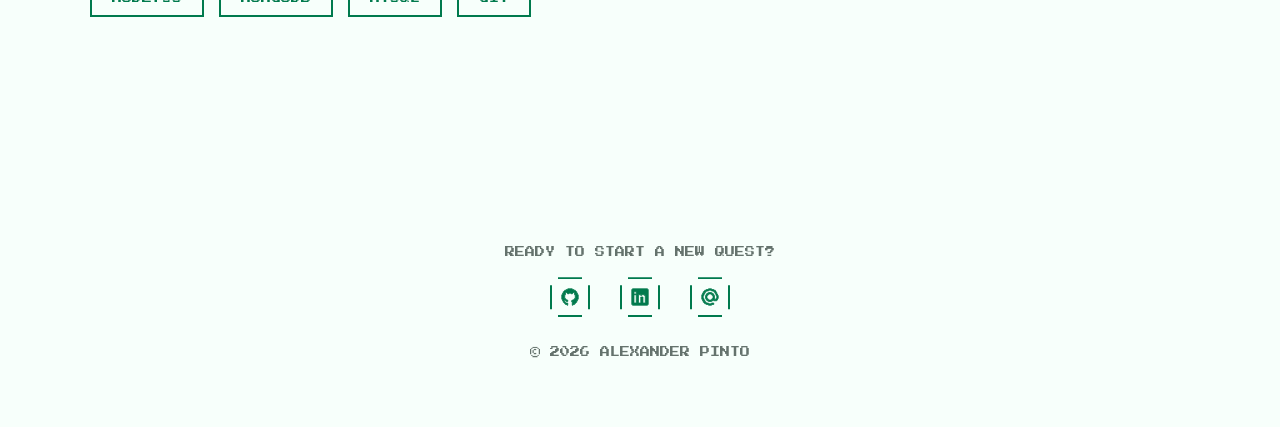
==== commit 3e89f251: "feat: update experience section into nested card structure" ====
--- a/index.html
+++ b/index.html
@@ -577,72 +577,132 @@
 
             <section id="experience" class="section">
                 <h2 class="section-title">EXPERIENCE</h2>
-                <div class="experience-timeline">
-                    <article class="experience-item">
-                        <div class="experience-header">
+                <div class="experience-list">
+                    <article class="experience-company-card">
+                        <header class="experience-company-header">
                             <div>
-                                <h3 class="experience-title">
-                                    Full Stack Developer
+                                <p class="experience-label">CURRENT QUEST</p>
+                                <h3 class="experience-company-name">
+                                    Litebox
                                 </h3>
-                                <div class="experience-company">
-                                    Citec Solutions
-                                </div>
                             </div>
                             <div class="experience-meta">
                                 <time
                                     class="experience-date"
-                                    datetime="2023-05"
+                                    datetime="2025-10"
                                 >
-                                    May 2023 - Present
+                                    Oct 2025 - Present
+                                </time>
+                                <div class="experience-location">Remote</div>
+                            </div>
+                        </header>
+                        <div class="experience-roles experience-roles--single">
+                            <section class="experience-role">
+                                <div
+                                    class="experience-role-marker"
+                                    aria-hidden="true"
+                                ></div>
+                                <div>
+                                    <h4 class="experience-title">
+                                        Software Engineer
+                                    </h4>
+                                    <p class="experience-description">
+                                        Contributing to full-stack product
+                                        development, improving application
+                                        quality, and collaborating with
+                                        cross-functional teams to ship reliable
+                                        user-facing features.
+                                    </p>
+                                </div>
+                            </section>
+                        </div>
+                    </article>
+
+                    <article class="experience-company-card">
+                        <header class="experience-company-header">
+                            <div>
+                                <p class="experience-label">PROMOTION ARC</p>
+                                <h3 class="experience-company-name">
+                                    Citec Solutions
+                                </h3>
+                            </div>
+                            <div class="experience-meta">
+                                <time
+                                    class="experience-date"
+                                    datetime="2022-01/2025-10"
+                                >
+                                    Jan 2022 - Oct 2025
                                 </time>
                                 <div class="experience-location">
                                     Spain - Remote
                                 </div>
                             </div>
+                        </header>
+                        <div class="experience-roles">
+                            <section class="experience-role">
+                                <div
+                                    class="experience-role-marker"
+                                    aria-hidden="true"
+                                ></div>
+                                <div>
+                                    <div class="experience-role-header">
+                                        <h4 class="experience-title">
+                                            Full Stack Developer
+                                        </h4>
+                                        <time
+                                            class="experience-role-date"
+                                            datetime="2023-05/2025-10"
+                                        >
+                                            May 2023 - Oct 2025
+                                        </time>
+                                    </div>
+                                    <p class="experience-description">
+                                        Incorporating new features into the app
+                                        from scratch. Refactoring and optimizing
+                                        components by encapsulating their logic
+                                        into React Hooks. Ensuring code quality
+                                        and proper application behavior by
+                                        adding new functionality tests,
+                                        significantly increasing overall test
+                                        coverage. Developing and implementing
+                                        new API methods, focusing on the
+                                        creation and configuration of endpoints.
+                                        Utilizing chart libraries for data
+                                        visualization to enhance the user
+                                        experience.
+                                    </p>
+                                </div>
+                            </section>
+                            <section class="experience-role">
+                                <div
+                                    class="experience-role-marker"
+                                    aria-hidden="true"
+                                ></div>
+                                <div>
+                                    <div class="experience-role-header">
+                                        <h4 class="experience-title">
+                                            Frontend Developer
+                                        </h4>
+                                        <time
+                                            class="experience-role-date"
+                                            datetime="2022-01/2023-04"
+                                        >
+                                            Jan 2022 - Apr 2023
+                                        </time>
+                                    </div>
+                                    <p class="experience-description">
+                                        Developing user interfaces using React
+                                        and TypeScript. Creating Figma-based
+                                        components, styled with CSS and
+                                        Tailwind. Utilizing Jest and React
+                                        Testing Library for unit testing.
+                                        Writing, debugging, and reviewing code
+                                        to perform specific tasks and
+                                        incorporate new features.
+                                    </p>
+                                </div>
+                            </section>
                         </div>
-                        <p class="experience-description">
-                            Incorporating new features into the app from
-                            scratch. Refactoring and optimizing components by
-                            encapsulating their logic into React Hooks. Ensuring
-                            code quality and proper application behavior by
-                            adding new functionality tests, significantly
-                            increasing overall test coverage. Developing and
-                            implementing new API methods, focusing on the
-                            creation and configuration of endpoints. Utilizing
-                            chart libraries for data visualization to enhance
-                            the user experience.
-                        </p>
-                    </article>
-                    <article class="experience-item">
-                        <div class="experience-header">
-                            <div>
-                                <h3 class="experience-title">
-                                    Frontend Developer
-                                </h3>
-                                <div class="experience-company">
-                                    Citec Solutions
-                                </div>
-                            </div>
-                            <div class="experience-meta">
-                                <time
-                                    class="experience-date"
-                                    datetime="2022-01/2023-04"
-                                >
-                                    Jan 2022 - Apr 2023
-                                </time>
-                                <div class="experience-location">
-                                    Spain - Remote
-                                </div>
-                            </div>
-                        </div>
-                        <p class="experience-description">
-                            Developing user interfaces using React and
-                            TypeScript. Creating Figma-based components, styled
-                            with CSS and Tailwind. Utilizing Jest and React
-                            Testing Library for unit testing. Writing,
-                            debugging, and reviewing code to perform specific
-                            tasks and incorporate new features.
-                        </p>
                     </article>
                 </div>
             </section>
--- a/assets/css/sections.css
+++ b/assets/css/sections.css
@@ -96,80 +96,131 @@
     margin: 0 auto;
 }
 
-.experience-timeline {
-    position: relative;
-    padding-left: 56px;
-}
-
-.experience-item {
-    position: relative;
-    margin-bottom: 50px;
+.experience-list {
+    display: grid;
+    gap: 32px;
+}
+
+.experience-company-card {
+    position: relative;
     padding: 25px;
     background: var(--card-bg);
     border: 1px solid var(--card-border);
     border-left: 3px solid var(--card-border-strong);
     -webkit-backdrop-filter: blur(10px);
     backdrop-filter: blur(10px);
+    overflow: hidden;
     transition: all 0.3s;
 }
 
-.experience-item::before {
+.experience-company-card::before {
     content: "";
     position: absolute;
-    left: -43px;
-    top: 30px;
-    width: 16px;
-    height: 16px;
-    background: var(--primary);
-    border: 3px solid var(--darker);
-    transform: rotate(45deg);
-    box-shadow: 0 0 0 2px rgba(var(--primary-rgb), 0.35);
-}
-
-.experience-item::after {
-    content: "";
-    position: absolute;
-    left: -33px;
-    top: 45px;
-    width: 2px;
-    height: calc(100% + 36px);
-    background: linear-gradient(
-        180deg,
-        rgba(var(--primary-rgb), 0.8),
-        rgba(var(--accent-rgb), 0.5)
-    );
-    box-shadow: 0 0 8px rgba(var(--primary-rgb), 0.35);
-}
-
-.experience-item:last-child::after {
-    display: none;
-}
-
-.experience-item:hover {
+    top: 0;
+    right: 0;
+    width: 70px;
+    height: 70px;
+    border-top: 1px solid rgba(var(--primary-rgb), 0.45);
+    border-right: 1px solid rgba(var(--primary-rgb), 0.45);
+    pointer-events: none;
+}
+
+.experience-company-card:hover {
     transform: translateY(-3px);
     border-color: var(--primary);
     box-shadow: 0 10px 24px rgba(var(--primary-rgb), 0.16);
 }
 
-.experience-header {
+.experience-company-header {
     display: flex;
     justify-content: space-between;
     align-items: flex-start;
-    margin-bottom: 15px;
+    margin-bottom: 24px;
     flex-wrap: wrap;
     gap: 10px;
+}
+
+.experience-label {
+    margin-bottom: 8px;
+    font-family: "Press Start 2P", monospace;
+    font-size: 0.6rem;
+    letter-spacing: 0.08em;
+    color: var(--gray);
+}
+
+.experience-company-name {
+    font-size: 1.35rem;
+    color: var(--accent);
+}
+
+.experience-roles {
+    position: relative;
+    display: grid;
+    gap: 28px;
+}
+
+.experience-roles::before {
+    content: "";
+    position: absolute;
+    top: 12px;
+    bottom: 12px;
+    left: 10px;
+    width: 2px;
+    background: linear-gradient(
+        180deg,
+        rgba(var(--primary-rgb), 0.75),
+        rgba(var(--accent-rgb), 0.45)
+    );
+    box-shadow: 0 0 8px rgba(var(--primary-rgb), 0.22);
+}
+
+.experience-roles--single::before {
+    display: none;
+}
+
+.experience-role {
+    position: relative;
+    display: grid;
+    grid-template-columns: 22px 1fr;
+    gap: 16px;
+}
+
+.experience-role-marker {
+    position: relative;
+    z-index: 1;
+    width: 22px;
+    height: 22px;
+    background: var(--card-bg);
+    border: 1px solid rgba(var(--primary-rgb), 0.55);
+    box-shadow: 0 0 10px rgba(var(--primary-rgb), 0.2);
+}
+
+.experience-role-marker::before {
+    content: "";
+    position: absolute;
+    inset: 5px;
+    background: var(--primary);
+    box-shadow: 0 0 8px rgba(var(--primary-rgb), 0.55);
+}
+
+.experience-role-header {
+    display: flex;
+    justify-content: space-between;
+    align-items: baseline;
+    gap: 16px;
+    margin-bottom: 10px;
+    flex-wrap: wrap;
 }
 
 .experience-title {
     font-size: 1.3rem;
     font-weight: 400;
     color: var(--primary);
-    margin-bottom: 5px;
-}
-
-.experience-company {
-    color: var(--accent);
-    font-weight: 600;
+    margin-bottom: 10px;
+}
+
+.experience-role-header .experience-title {
+    margin-bottom: 0;
 }
 
 .experience-meta {
@@ -187,6 +238,12 @@
     border: 1px solid rgba(var(--primary-rgb), 0.35);
     background: rgba(var(--primary-rgb), 0.08);
     padding: 6px 10px;
+    white-space: nowrap;
+}
+
+.experience-role-date {
+    font-size: 0.8rem;
+    color: var(--gray);
     white-space: nowrap;
 }
 
@@ -362,18 +419,16 @@
         grid-template-columns: 1fr;
     }
 
-    .experience-timeline {
-        padding-left: 0;
-    }
-
-    .experience-item {
-        margin-bottom: 24px;
+    .experience-list {
+        gap: 24px;
+    }
+
+    .experience-company-card {
         border-left: 1px solid rgba(var(--primary-rgb), 0.25);
     }
 
-    .experience-item::before,
-    .experience-item::after {
-        display: none;
+    .experience-company-header {
+        margin-bottom: 20px;
     }
 
     .experience-meta {
@@ -382,6 +437,24 @@
 
     .experience-date {
         font-size: 0.75rem;
+    }
+
+    .experience-role {
+        grid-template-columns: 18px 1fr;
+        gap: 14px;
+    }
+
+    .experience-role-marker {
+        width: 18px;
+        height: 18px;
+    }
+
+    .experience-role-marker::before {
+        inset: 4px;
+    }
+
+    .experience-roles::before {
+        left: 8px;
     }
 
     .section-title {
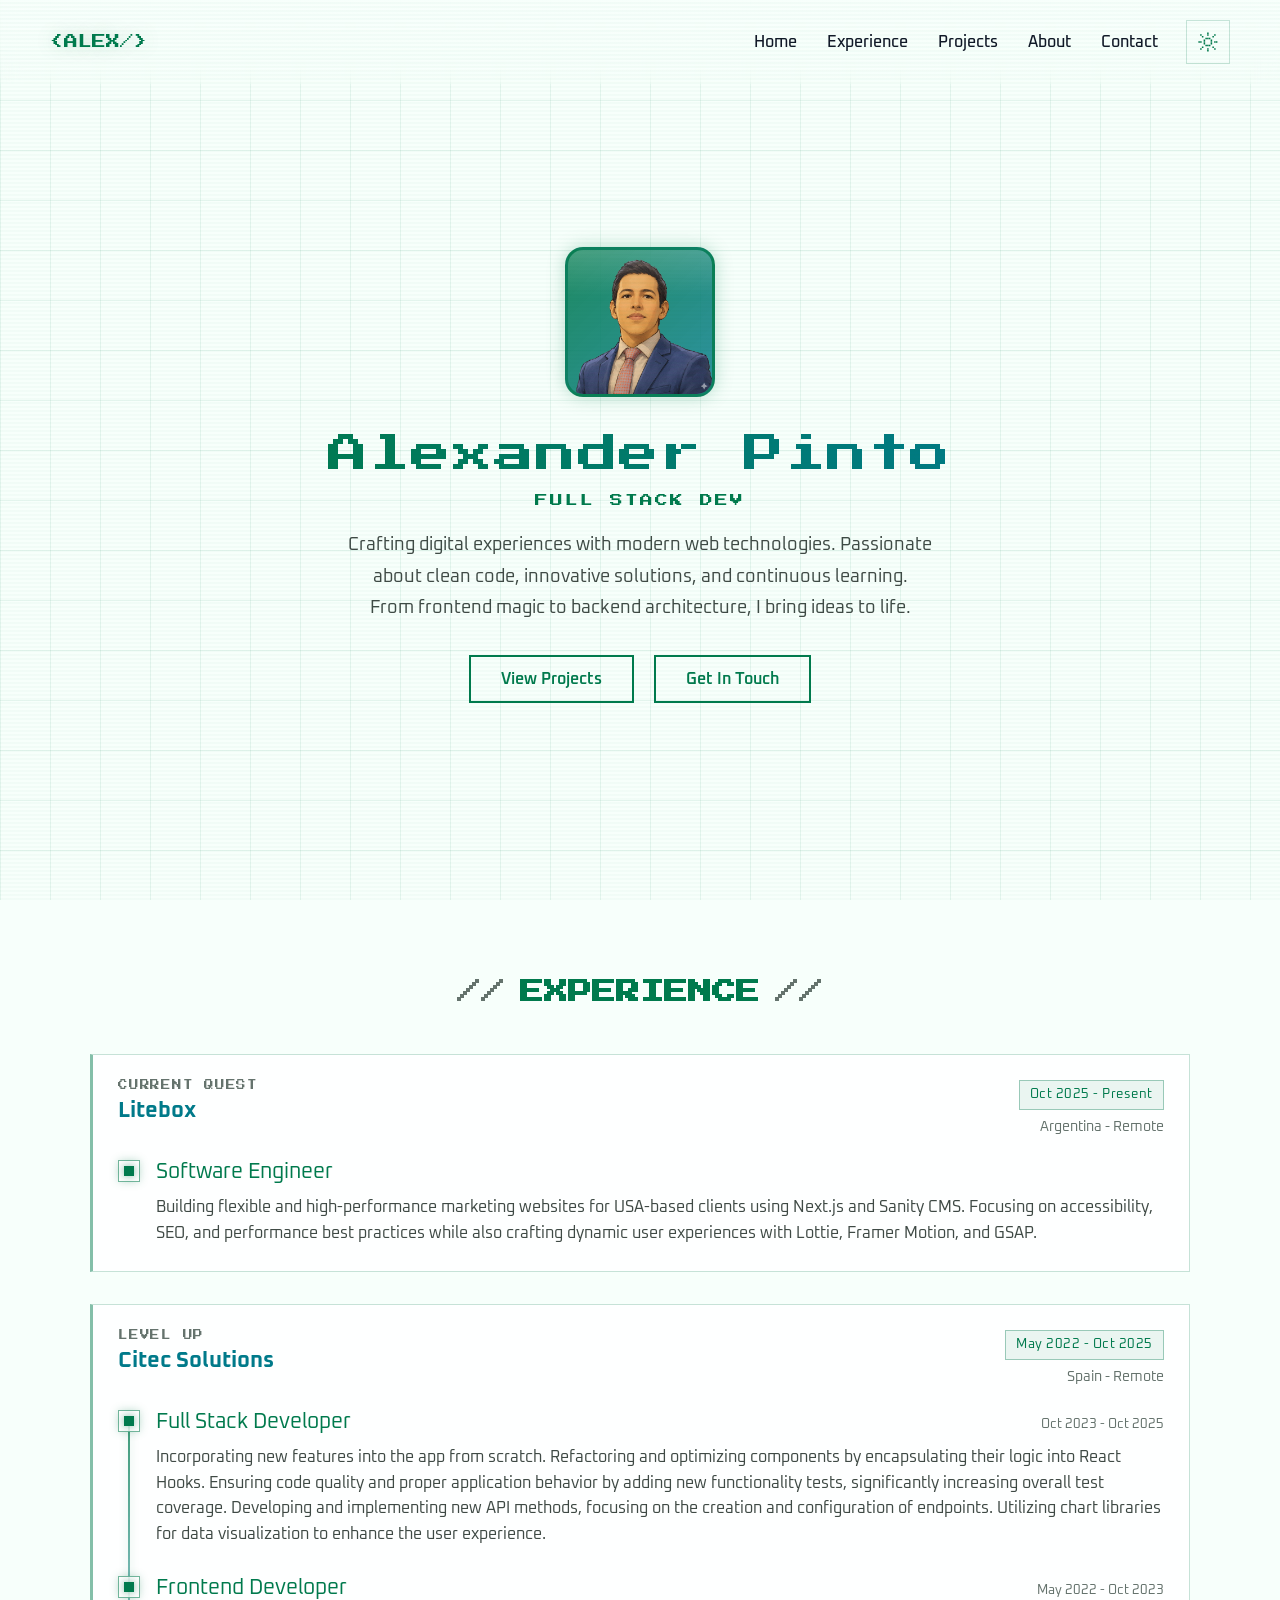
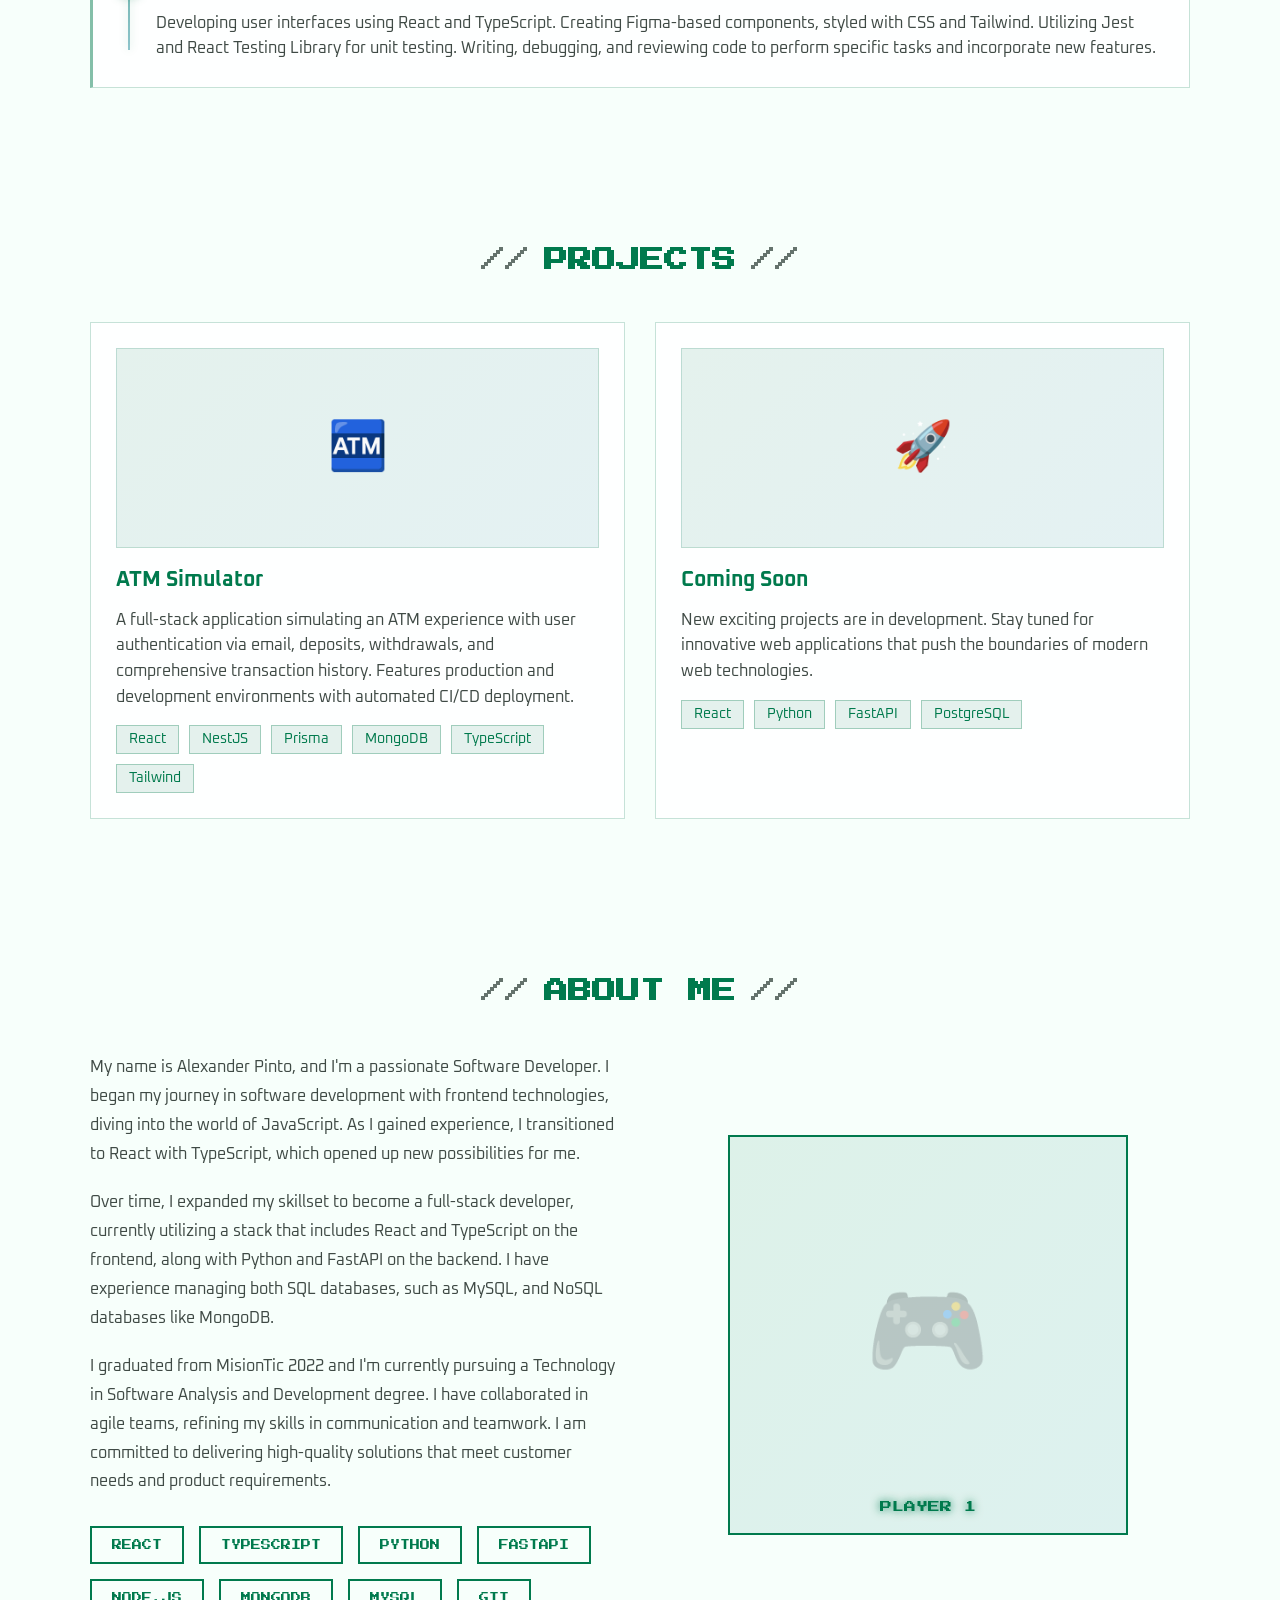
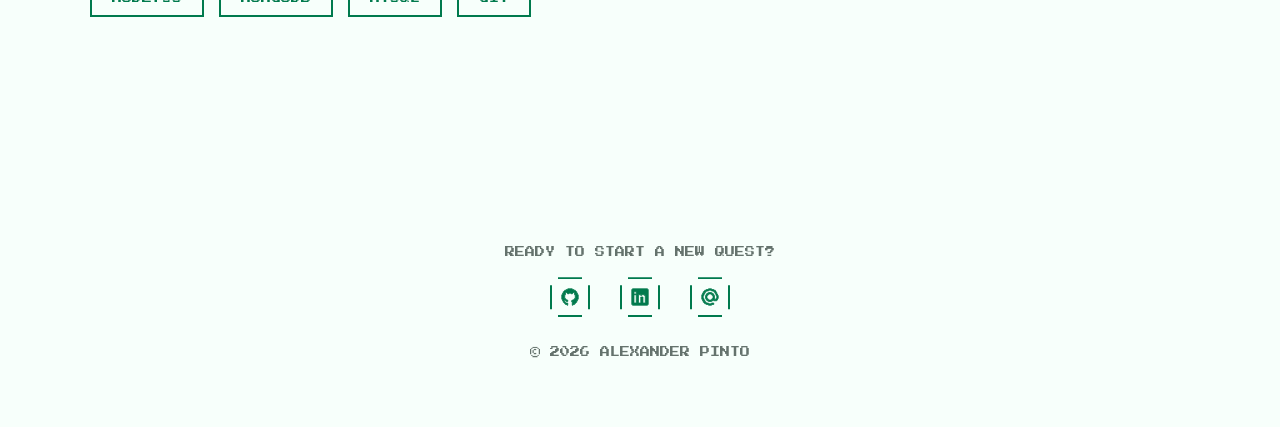
==== commit 1a24f6f6: "refactor: Update professional experience details" ====
--- a/index.html
+++ b/index.html
@@ -593,7 +593,9 @@
                                 >
                                     Oct 2025 - Present
                                 </time>
-                                <div class="experience-location">Remote</div>
+                                <div class="experience-location">
+                                    Argentina - Remote
+                                </div>
                             </div>
                         </header>
                         <div class="experience-roles experience-roles--single">
@@ -607,11 +609,13 @@
                                         Software Engineer
                                     </h4>
                                     <p class="experience-description">
-                                        Contributing to full-stack product
-                                        development, improving application
-                                        quality, and collaborating with
-                                        cross-functional teams to ship reliable
-                                        user-facing features.
+                                        Building flexible and high-performance
+                                        marketing websites for USA-based
+                                        clients using Next.js and Sanity CMS.
+                                        Focusing on accessibility, SEO, and
+                                        performance best practices while also
+                                        crafting dynamic user experiences with
+                                        Lottie, Framer Motion, and GSAP.
                                     </p>
                                 </div>
                             </section>
@@ -621,7 +625,7 @@
                     <article class="experience-company-card">
                         <header class="experience-company-header">
                             <div>
-                                <p class="experience-label">PROMOTION ARC</p>
+                                <p class="experience-label">LEVEL UP</p>
                                 <h3 class="experience-company-name">
                                     Citec Solutions
                                 </h3>
@@ -629,9 +633,9 @@
                             <div class="experience-meta">
                                 <time
                                     class="experience-date"
-                                    datetime="2022-01/2025-10"
+                                    datetime="2022-05/2025-10"
                                 >
-                                    Jan 2022 - Oct 2025
+                                    May 2022 - Oct 2025
                                 </time>
                                 <div class="experience-location">
                                     Spain - Remote
@@ -651,9 +655,9 @@
                                         </h4>
                                         <time
                                             class="experience-role-date"
-                                            datetime="2023-05/2025-10"
+                                            datetime="2023-10/2025-10"
                                         >
-                                            May 2023 - Oct 2025
+                                            Oct 2023 - Oct 2025
                                         </time>
                                     </div>
                                     <p class="experience-description">
@@ -685,9 +689,9 @@
                                         </h4>
                                         <time
                                             class="experience-role-date"
-                                            datetime="2022-01/2023-04"
+                                            datetime="2022-05/2023-10"
                                         >
-                                            Jan 2022 - Apr 2023
+                                            May 2022 - Oct 2023
                                         </time>
                                     </div>
                                     <p class="experience-description">
--- a/assets/css/sections.css
+++ b/assets/css/sections.css
@@ -113,18 +113,6 @@
     transition: all 0.3s;
 }
 
-.experience-company-card::before {
-    content: "";
-    position: absolute;
-    top: 0;
-    right: 0;
-    width: 70px;
-    height: 70px;
-    border-top: 1px solid rgba(var(--primary-rgb), 0.45);
-    border-right: 1px solid rgba(var(--primary-rgb), 0.45);
-    pointer-events: none;
-}
-
 .experience-company-card:hover {
     transform: translateY(-3px);
     border-color: var(--primary);
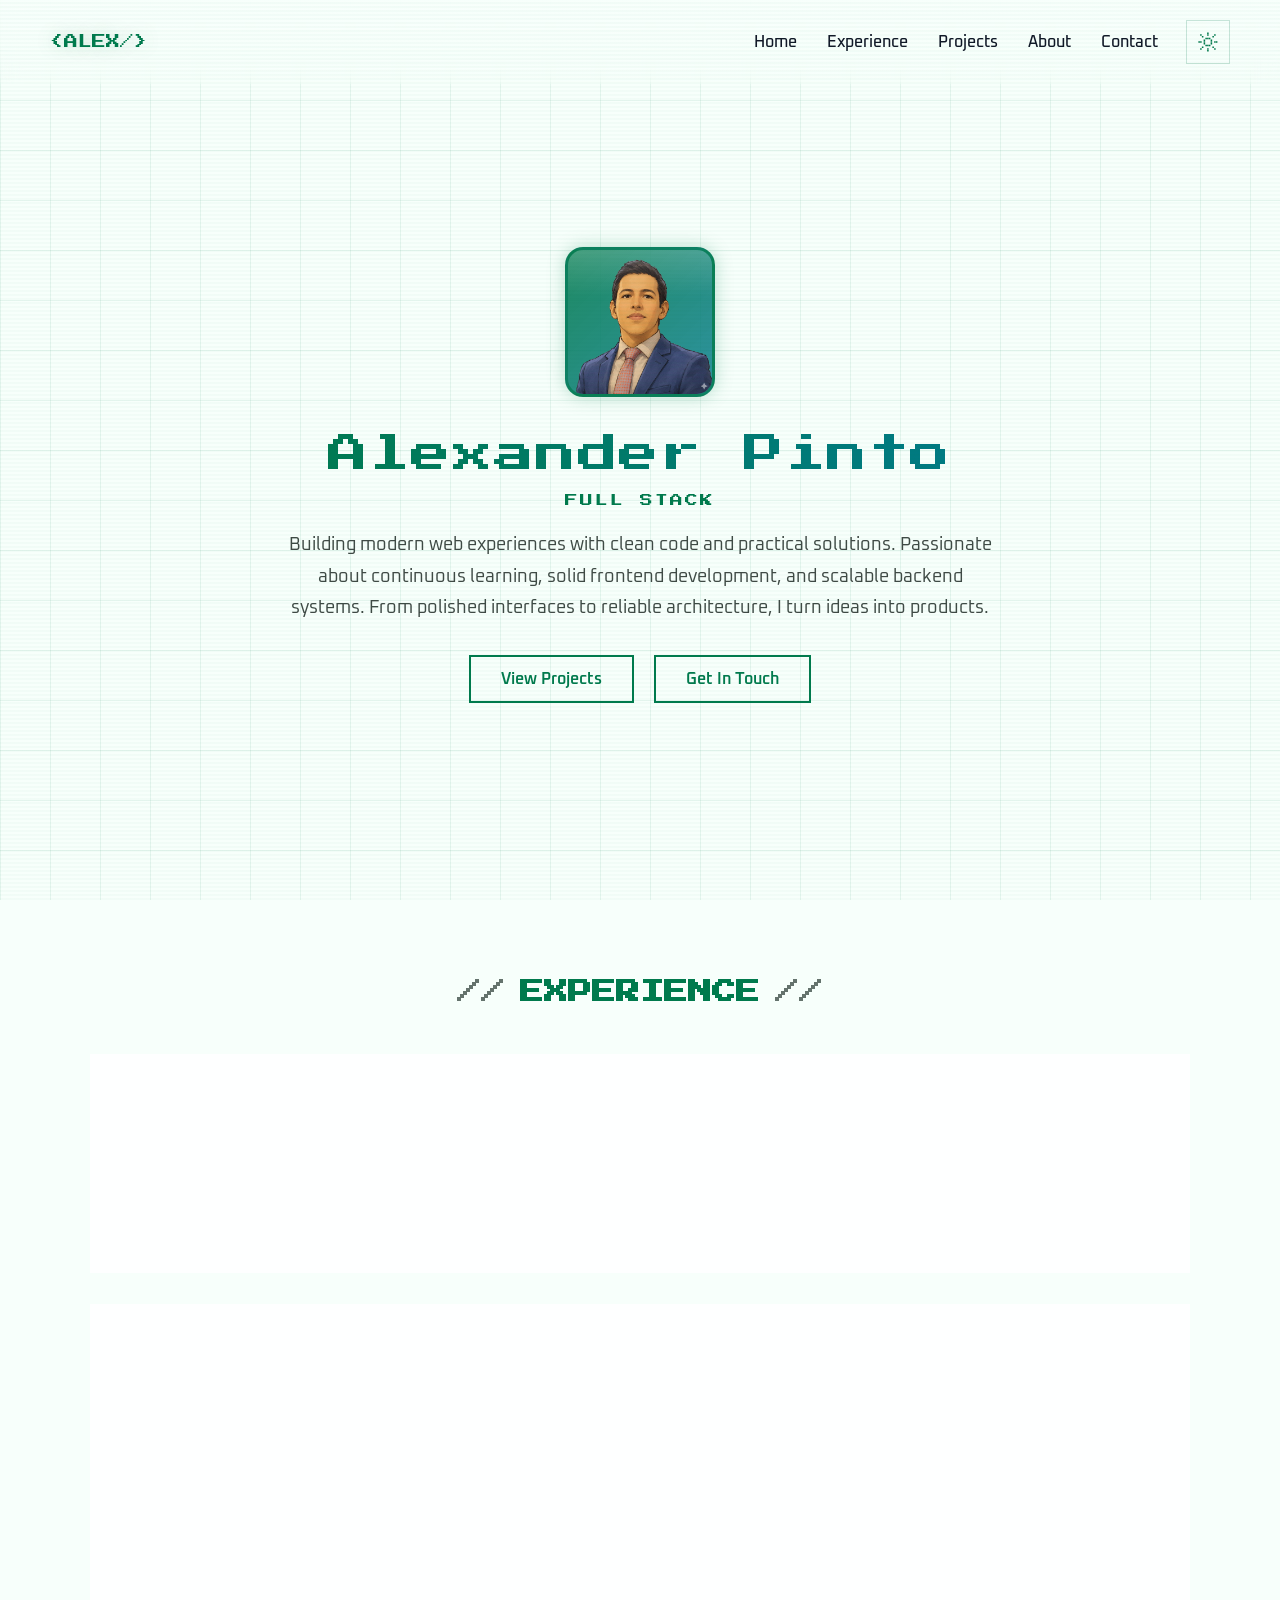
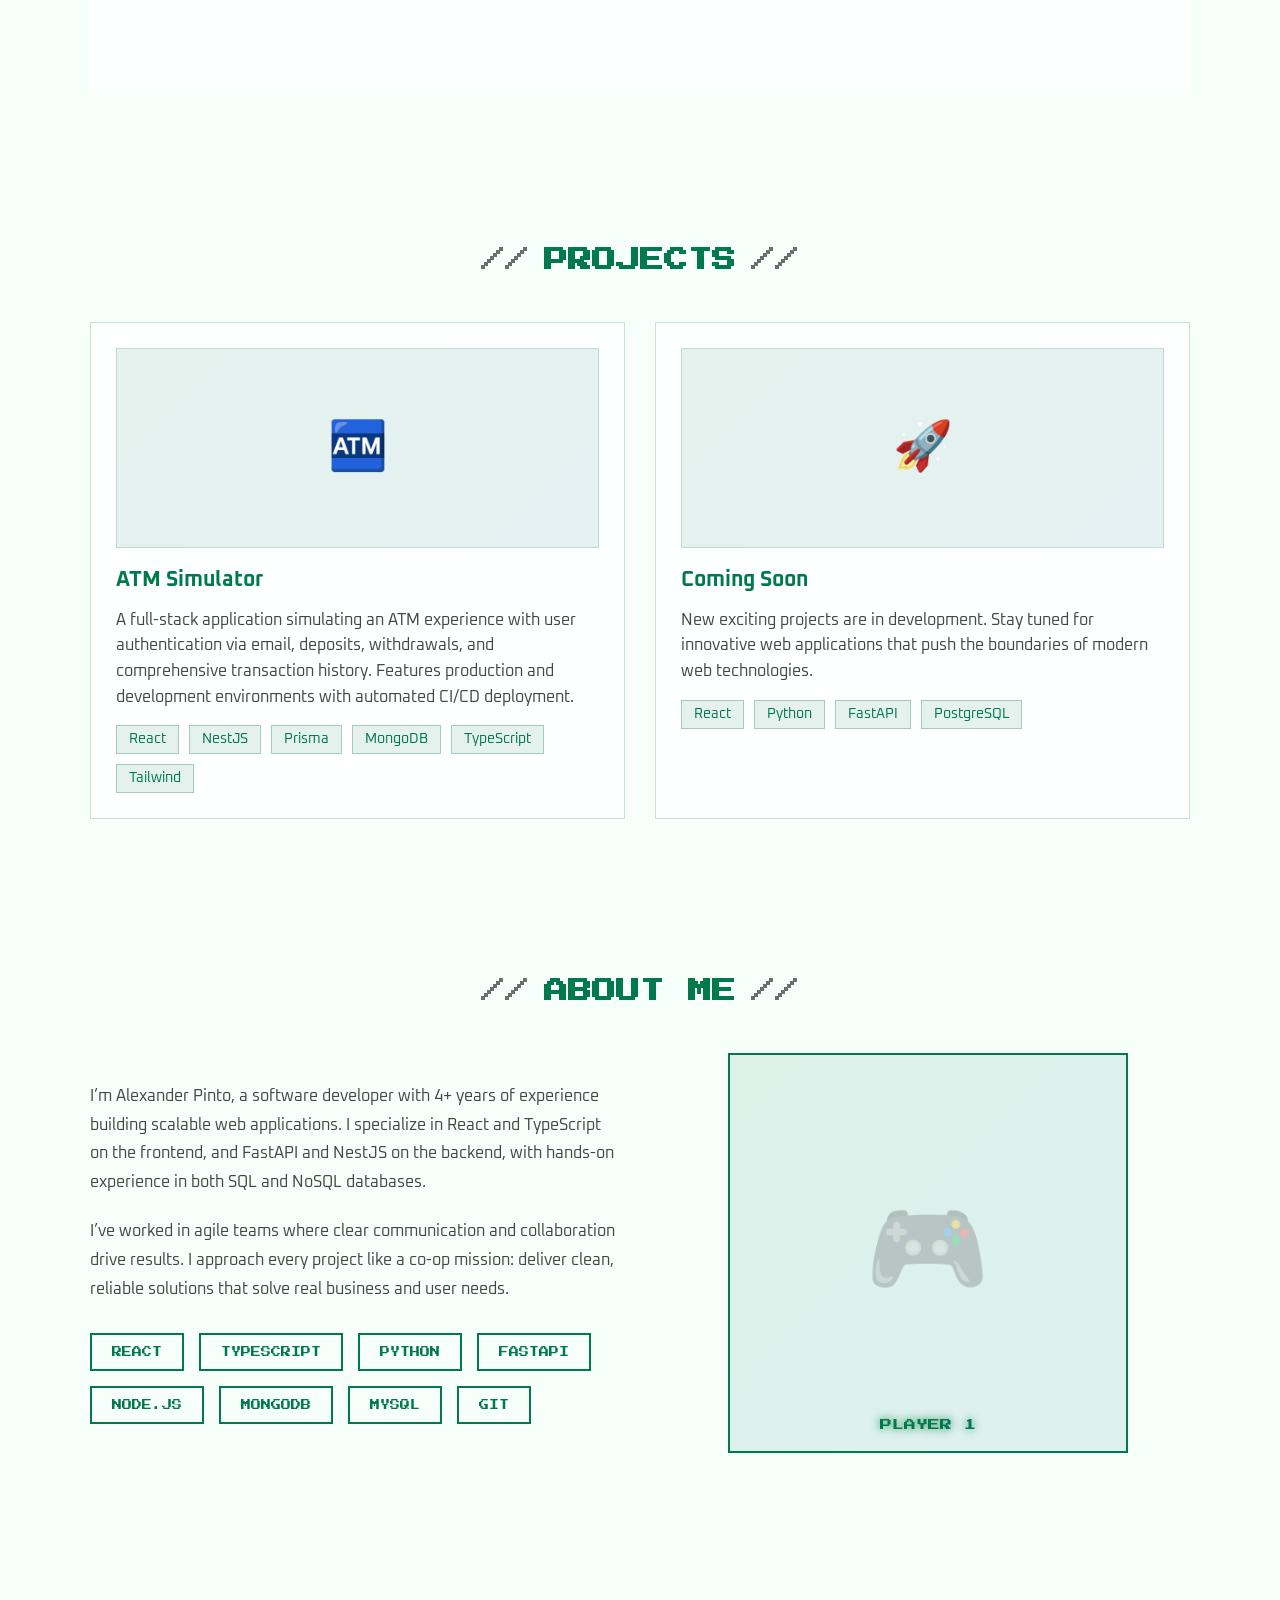
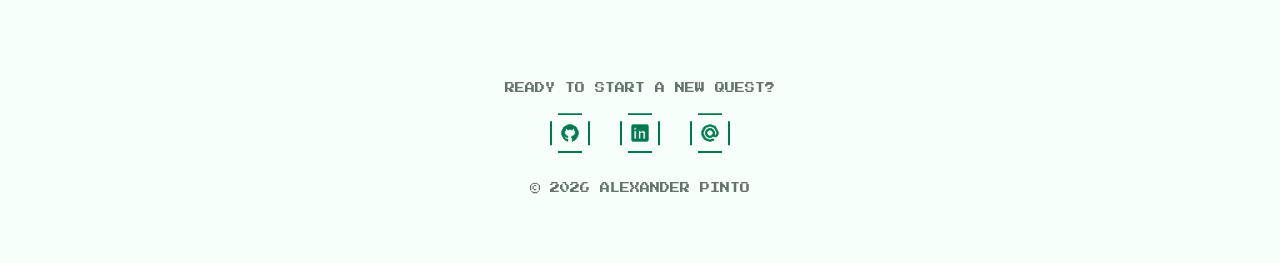
==== commit 27b418ff: "update descriptions" ====
--- a/index.html
+++ b/index.html
@@ -559,10 +559,11 @@
                         aria-label="Full Stack Developer"
                     ></p>
                     <p class="hero-description">
-                        Crafting digital experiences with modern web
-                        technologies. Passionate about clean code, innovative
-                        solutions, and continuous learning. From frontend magic
-                        to backend architecture, I bring ideas to life.
+                        Building modern web experiences with clean code and
+                        practical solutions. Passionate about continuous
+                        learning, solid frontend development, and scalable
+                        backend systems. From polished interfaces to reliable
+                        architecture, I turn ideas into products.
                     </p>
                     <div class="cta-buttons">
                         <a href="#projects" class="btn"
@@ -756,29 +757,19 @@
                 <div class="about-content">
                     <div class="about-text">
                         <p>
-                            My name is Alexander Pinto, and I'm a passionate
-                            Software Developer. I began my journey in software
-                            development with frontend technologies, diving into
-                            the world of JavaScript. As I gained experience, I
-                            transitioned to React with TypeScript, which opened
-                            up new possibilities for me.
+                            I’m Alexander Pinto, a software developer with 4+
+                            years of experience building scalable web
+                            applications. I specialize in React and TypeScript
+                            on the frontend, and FastAPI and NestJS on the
+                            backend, with hands-on experience in both SQL and
+                            NoSQL databases.
                         </p>
                         <p>
-                            Over time, I expanded my skillset to become a
-                            full-stack developer, currently utilizing a stack
-                            that includes React and TypeScript on the frontend,
-                            along with Python and FastAPI on the backend. I have
-                            experience managing both SQL databases, such as
-                            MySQL, and NoSQL databases like MongoDB.
-                        </p>
-                        <p>
-                            I graduated from MisionTic 2022 and I'm currently
-                            pursuing a Technology in Software Analysis and
-                            Development degree. I have collaborated in agile
-                            teams, refining my skills in communication and
-                            teamwork. I am committed to delivering high-quality
-                            solutions that meet customer needs and product
-                            requirements.
+                            I’ve worked in agile teams where clear communication
+                            and collaboration drive results. I approach every
+                            project like a co-op mission: deliver clean,
+                            reliable solutions that solve real business and user
+                            needs.
                         </p>
                         <div class="skills-container">
                             <span class="skill-badge">REACT</span>
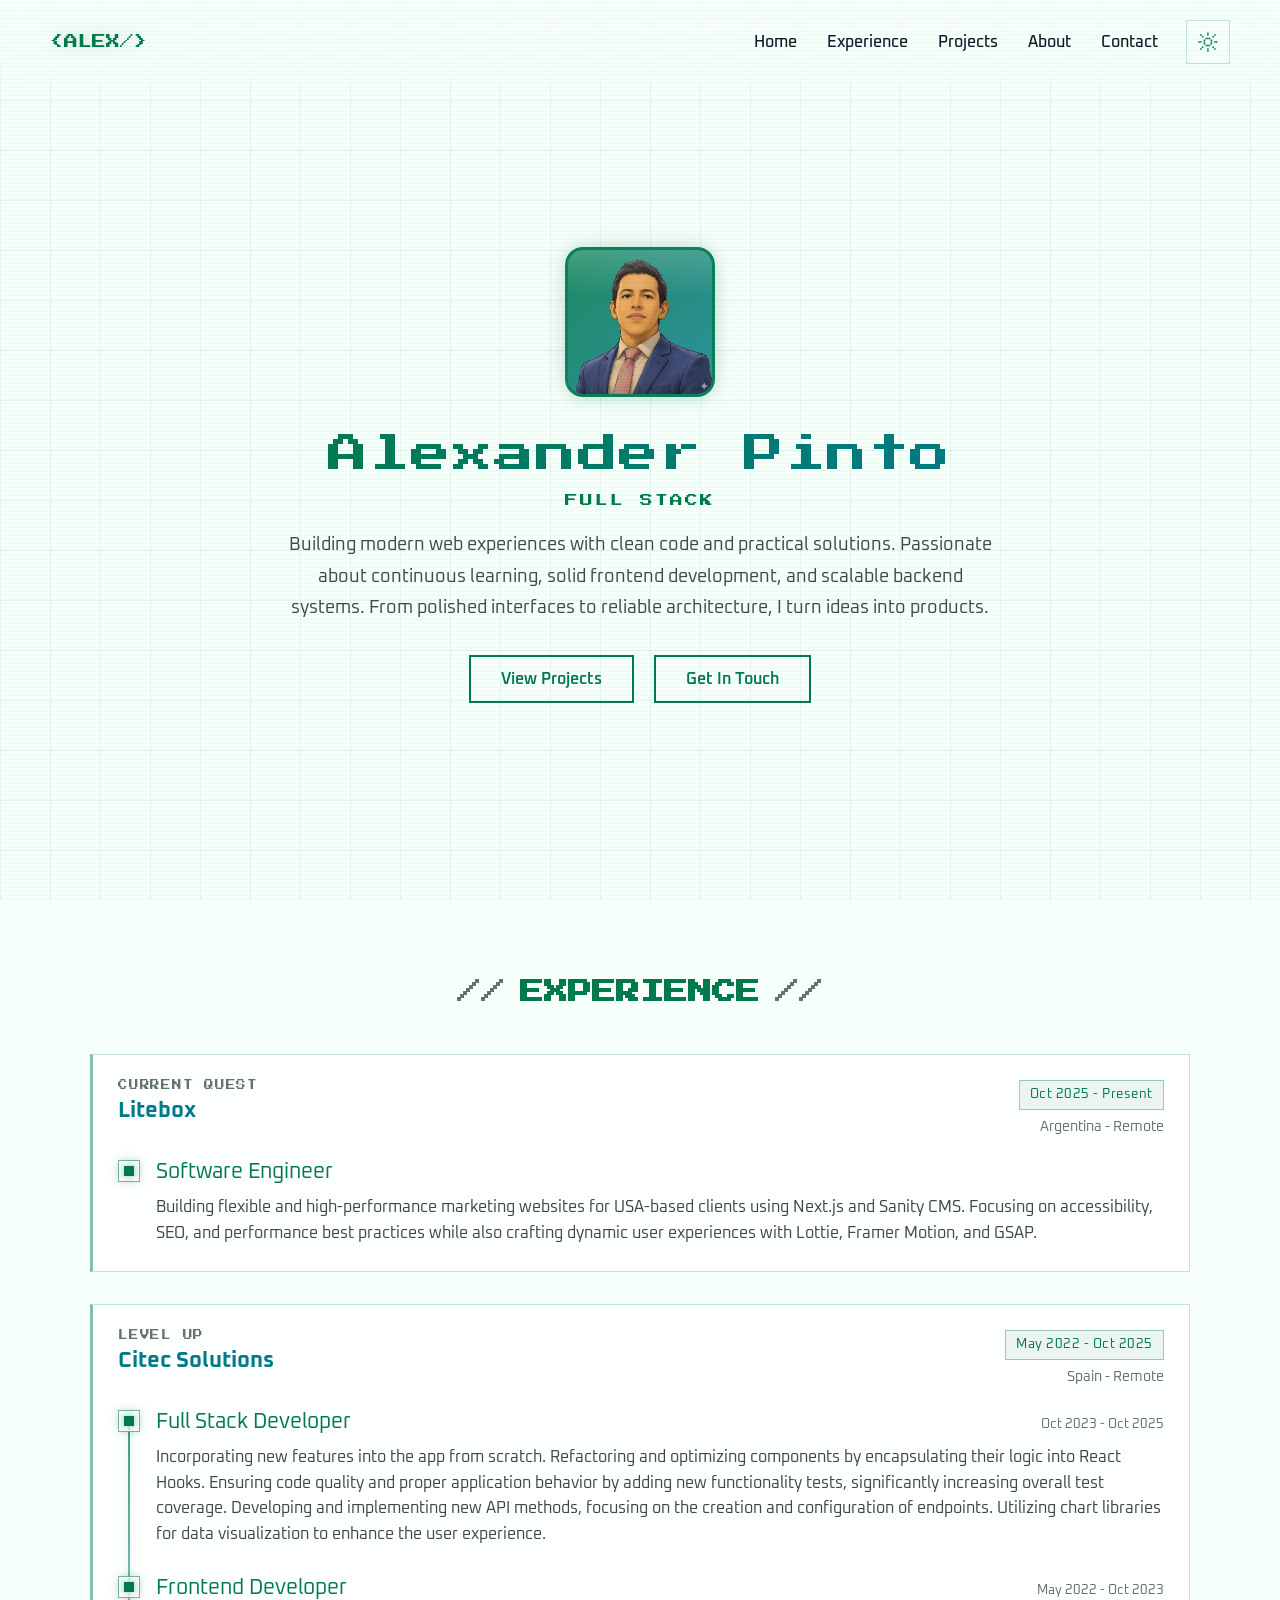
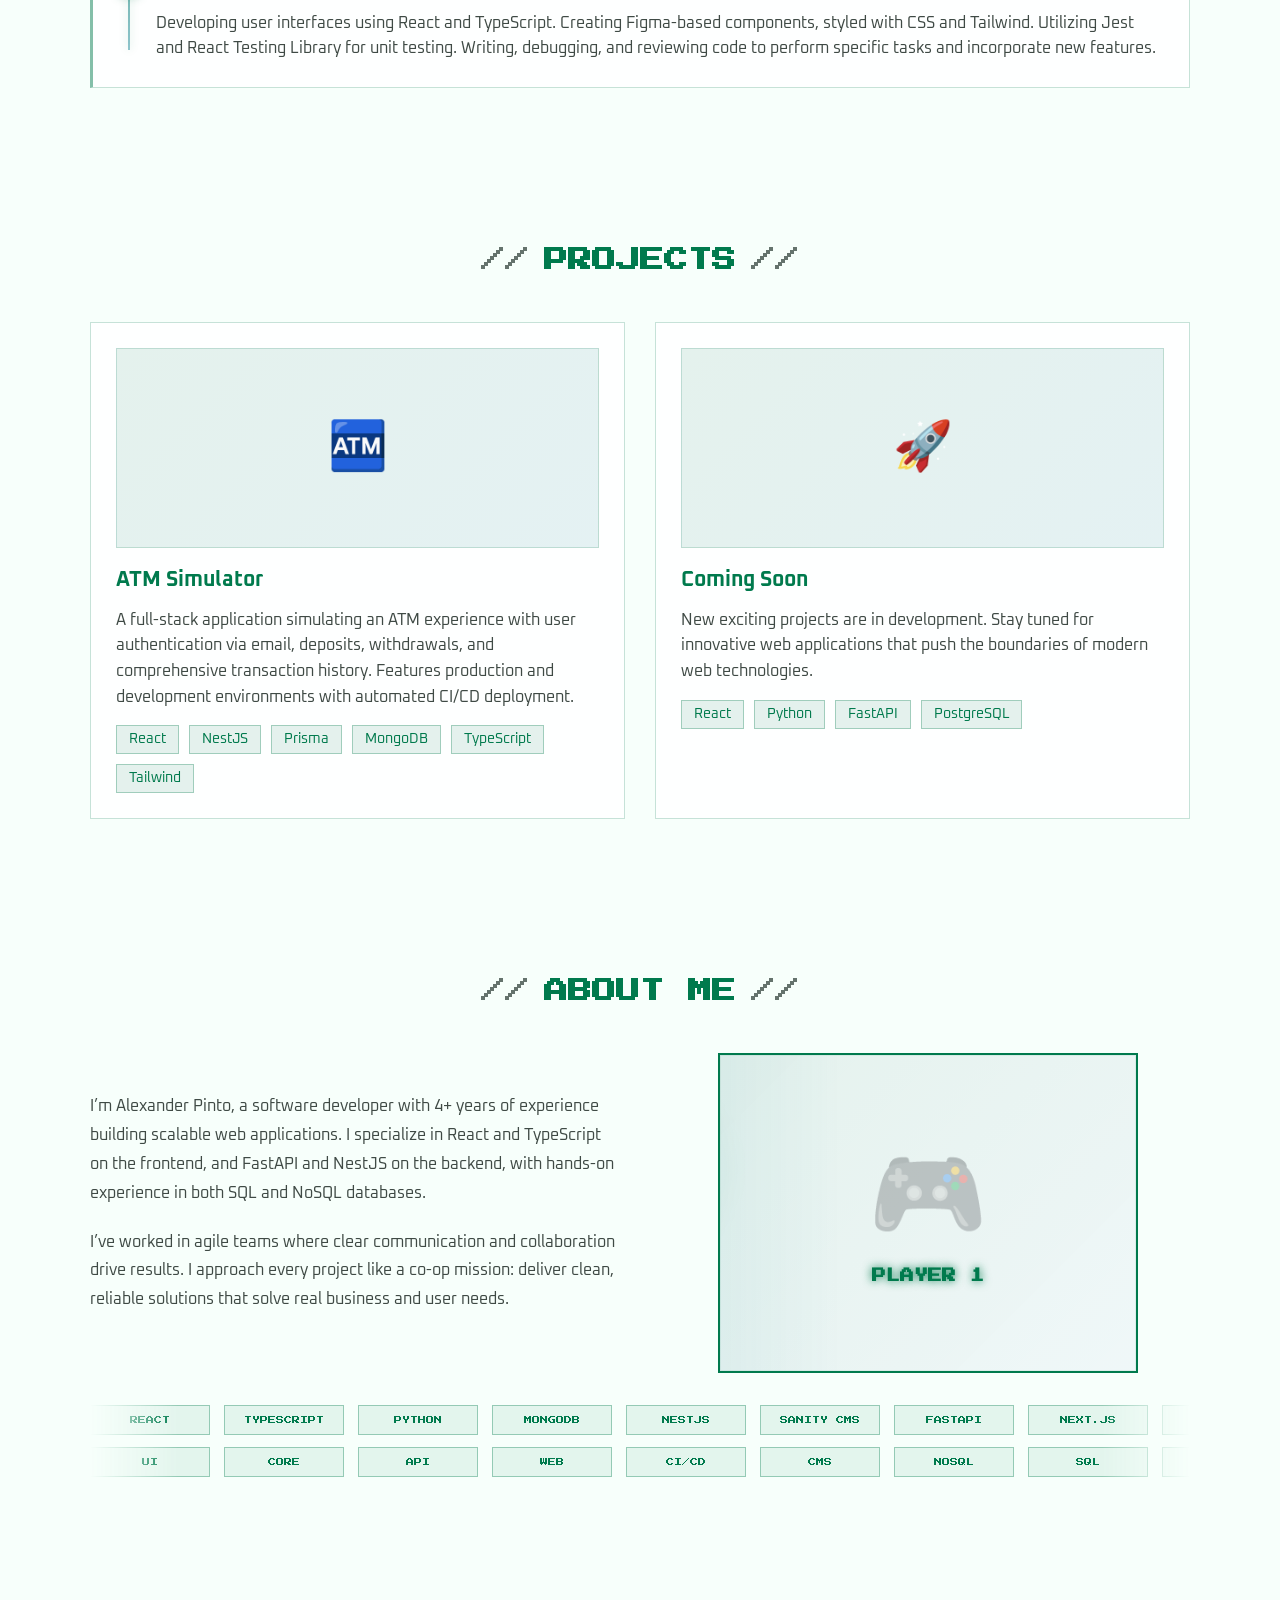
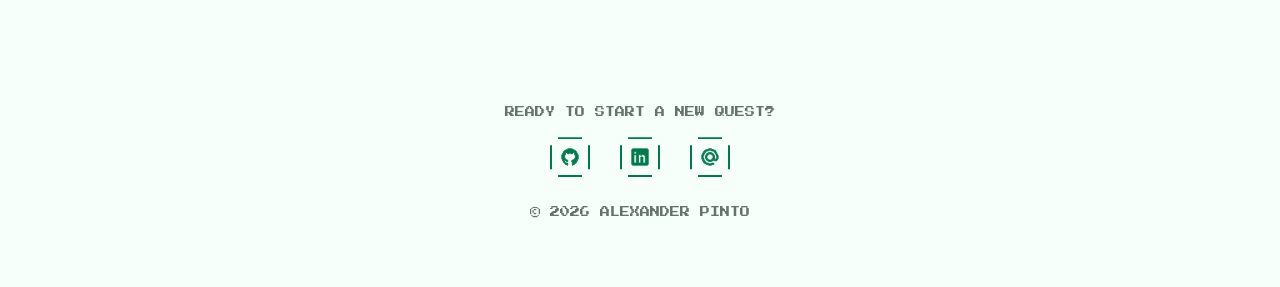
==== commit 0f5c476c: "style: redesign About section with skill marquees and mobile cards" ====
--- a/index.html
+++ b/index.html
@@ -583,9 +583,7 @@
                         <header class="experience-company-header">
                             <div>
                                 <p class="experience-label">CURRENT QUEST</p>
-                                <h3 class="experience-company-name">
-                                    Litebox
-                                </h3>
+                                <h3 class="experience-company-name">Litebox</h3>
                             </div>
                             <div class="experience-meta">
                                 <time
@@ -611,12 +609,12 @@
                                     </h4>
                                     <p class="experience-description">
                                         Building flexible and high-performance
-                                        marketing websites for USA-based
-                                        clients using Next.js and Sanity CMS.
-                                        Focusing on accessibility, SEO, and
-                                        performance best practices while also
-                                        crafting dynamic user experiences with
-                                        Lottie, Framer Motion, and GSAP.
+                                        marketing websites for USA-based clients
+                                        using Next.js and Sanity CMS. Focusing
+                                        on accessibility, SEO, and performance
+                                        best practices while also crafting
+                                        dynamic user experiences with Lottie,
+                                        Framer Motion, and GSAP.
                                     </p>
                                 </div>
                             </section>
@@ -754,7 +752,7 @@
 
             <section id="about" class="section">
                 <h2 class="section-title">ABOUT ME</h2>
-                <div class="about-content">
+                <div class="about-content about-content--desktop">
                     <div class="about-text">
                         <p>
                             I’m Alexander Pinto, a software developer with 4+
@@ -771,19 +769,141 @@
                             reliable solutions that solve real business and user
                             needs.
                         </p>
-                        <div class="skills-container">
-                            <span class="skill-badge">REACT</span>
-                            <span class="skill-badge">TYPESCRIPT</span>
-                            <span class="skill-badge">PYTHON</span>
-                            <span class="skill-badge">FASTAPI</span>
-                            <span class="skill-badge">NODE.JS</span>
-                            <span class="skill-badge">MONGODB</span>
-                            <span class="skill-badge">MYSQL</span>
-                            <span class="skill-badge">GIT</span>
-                        </div>
                     </div>
                     <div class="about-image">
-                        <div class="image-frame" aria-hidden="true"></div>
+                        <article
+                            class="skill-variant player-card-skills player-card-skills--desktop"
+                            aria-labelledby="player-card-title"
+                        >
+                            <div class="player-controller" aria-hidden="true">
+                                🎮
+                            </div>
+                            <h3 id="player-card-title">PLAYER 1</h3>
+                        </article>
+                    </div>
+                </div>
+
+                <div class="about-skills-desktop" aria-label="Desktop skills">
+                    <article
+                        class="about-desktop-option about-desktop-option--marquee"
+                        aria-label="Skill marquee"
+                    >
+                        <div class="about-marquee" aria-hidden="true">
+                            <div class="about-marquee__track">
+                                <div class="about-marquee__group">
+                                    <span>REACT</span>
+                                    <span>TYPESCRIPT</span>
+                                    <span>PYTHON</span>
+                                    <span>MONGODB</span>
+                                    <span>NESTJS</span>
+                                    <span>SANITY CMS</span>
+                                    <span>FASTAPI</span>
+                                    <span>NEXT.JS</span>
+                                    <span>MYSQL</span>
+                                </div>
+                                <div
+                                    class="about-marquee__group"
+                                    aria-hidden="true"
+                                >
+                                    <span>REACT</span>
+                                    <span>TYPESCRIPT</span>
+                                    <span>PYTHON</span>
+                                    <span>MONGODB</span>
+                                    <span>NESTJS</span>
+                                    <span>SANITY CMS</span>
+                                    <span>FASTAPI</span>
+                                    <span>NEXT.JS</span>
+                                    <span>MYSQL</span>
+                                </div>
+                            </div>
+                            <div
+                                class="about-marquee__track about-marquee__track--reverse"
+                            >
+                                <div class="about-marquee__group">
+                                    <span>UI</span>
+                                    <span>CORE</span>
+                                    <span>API</span>
+                                    <span>WEB</span>
+                                    <span>CI/CD</span>
+                                    <span>CMS</span>
+                                    <span>NOSQL</span>
+                                    <span>SQL</span>
+                                </div>
+                                <div
+                                    class="about-marquee__group"
+                                    aria-hidden="true"
+                                >
+                                    <span>UI</span>
+                                    <span>CORE</span>
+                                    <span>API</span>
+                                    <span>WEB</span>
+                                    <span>CI/CD</span>
+                                    <span>CMS</span>
+                                    <span>NOSQL</span>
+                                    <span>SQL</span>
+                                </div>
+                            </div>
+                        </div>
+                    </article>
+                </div>
+
+                <div class="about-content about-content--mobile">
+                    <div class="about-text">
+                        <p>
+                            I’m Alexander Pinto, a software developer with 4+
+                            years of experience building scalable web
+                            applications. I specialize in React and TypeScript
+                            on the frontend, and FastAPI and NestJS on the
+                            backend, with hands-on experience in both SQL and
+                            NoSQL databases.
+                        </p>
+                        <p>
+                            I’ve worked in agile teams where clear communication
+                            and collaboration drive results. I approach every
+                            project like a co-op mission: deliver clean,
+                            reliable solutions that solve real business and user
+                            needs.
+                        </p>
+                    </div>
+                    <div class="about-image">
+                        <article
+                            class="skill-variant player-card-skills player-card-skills--mobile"
+                            aria-labelledby="player-card-mobile-title"
+                        >
+                            <div class="player-controller" aria-hidden="true">
+                                🎮
+                            </div>
+                            <h3 id="player-card-mobile-title">PLAYER 1</h3>
+                            <p class="player-card-subtitle">
+                                UNLOCKED ABILITIES
+                            </p>
+                            <ul class="player-skill-grid" role="list">
+                                <li>
+                                    <span>NEXT.JS</span>
+                                    <small>WEB</small>
+                                </li>
+                                <li>
+                                    <span>REACT</span>
+                                    <small>UI</small>
+                                </li>
+                                <li>
+                                    <span>TYPESCRIPT</span>
+                                    <small>CORE</small>
+                                </li>
+                                <li>
+                                    <span>FASTAPI</span>
+                                    <small>API</small>
+                                </li>
+                                <li>
+                                    <span>NESTJS</span>
+                                    <small>API</small>
+                                </li>
+                                <li>
+                                    <span>SANITY</span>
+                                    <small>CMS</small>
+                                </li>
+                            </ul>
+                        </article>
                     </div>
                 </div>
             </section>
@@ -845,9 +965,7 @@
                     </svg>
                 </a>
             </div>
-            <div class="footer-text footer-credit">
-                © 2026 ALEXANDER PINTO
-            </div>
+            <div class="footer-text footer-credit">© 2026 ALEXANDER PINTO</div>
         </footer>
 
         <script type="module" src="assets/js/main.js"></script>
--- a/assets/css/animations.css
+++ b/assets/css/animations.css
@@ -69,6 +69,15 @@
     }
 }
 
+@keyframes aboutMarquee {
+    0% {
+        transform: translateX(0);
+    }
+    100% {
+        transform: translateX(-50%);
+    }
+}
+
 @media (prefers-reduced-motion: reduce) {
     *,
     *::before,
--- a/assets/css/components.css
+++ b/assets/css/components.css
@@ -239,6 +239,47 @@
 .skill-badge:hover {
     transform: scale(1.1);
     box-shadow: var(--glow);
+}
+
+.skill-variant {
+    position: relative;
+    padding: 24px;
+    background:
+        linear-gradient(
+            135deg,
+            rgba(var(--primary-rgb), 0.1),
+            rgba(var(--accent-rgb), 0.06)
+        ),
+        var(--card-bg);
+    border: 2px solid var(--primary);
+    box-shadow: 0 0 0 1px rgba(var(--primary-rgb), 0.08) inset;
+}
+
+.skill-variant__header {
+    display: flex;
+    align-items: center;
+    justify-content: space-between;
+    gap: 16px;
+    margin-bottom: 18px;
+}
+
+.variant-kicker,
+.skill-variant__title {
+    font-family: "Press Start 2P", monospace;
+}
+
+.variant-kicker {
+    display: inline-block;
+    color: var(--gray);
+    font-size: 7px;
+    letter-spacing: 0.08em;
+}
+
+.skill-variant__title {
+    color: var(--primary);
+    font-size: 10px;
+    line-height: 1.4;
+    text-shadow: 0 0 10px rgba(var(--primary-rgb), 0.45);
 }
 
 .social-links {
--- a/assets/css/sections.css
+++ b/assets/css/sections.css
@@ -305,7 +305,11 @@
     display: grid;
     grid-template-columns: 1fr 1fr;
     gap: 50px;
-    align-items: center;
+    align-items: start;
+}
+
+.about-content--mobile {
+    display: none;
 }
 
 .about-text {
@@ -313,12 +317,75 @@
     color: var(--text-muted);
 }
 
+.about-content--desktop .about-text,
+.about-content--desktop .about-image {
+    align-self: center;
+}
+
 .about-text p {
     margin-bottom: 20px;
 }
 
 .about-image {
     position: relative;
+}
+
+.about-skills-desktop {
+    margin-top: 32px;
+    display: grid;
+    gap: 26px;
+}
+
+.about-desktop-option {
+    display: grid;
+    gap: 14px;
+}
+
+.about-marquee {
+    display: grid;
+    gap: 12px;
+    overflow: hidden;
+    mask-image: linear-gradient(
+        90deg,
+        transparent 0,
+        black 8%,
+        black 92%,
+        transparent 100%
+    );
+}
+
+.about-marquee__track {
+    display: flex;
+    width: max-content;
+    animation: aboutMarquee 26s linear infinite;
+    will-change: transform;
+    transform: translate3d(0, 0, 0);
+}
+
+.about-marquee__group {
+    display: flex;
+    gap: 14px;
+    flex-shrink: 0;
+    padding-right: 14px;
+}
+
+.about-marquee__track--reverse {
+    animation-direction: reverse;
+    animation-duration: 22s;
+}
+
+.about-marquee__group span {
+    display: inline-flex;
+    align-items: center;
+    justify-content: center;
+    min-width: 120px;
+    padding: 10px 16px;
+    background: rgba(var(--primary-rgb), 0.08);
+    border: 1px solid rgba(var(--primary-rgb), 0.35);
+    color: var(--primary);
+    font-family: "Press Start 2P", monospace;
+    font-size: 8px;
+    white-space: nowrap;
 }
 
 .image-frame {
@@ -358,6 +425,116 @@
     text-shadow: 0 0 10px var(--primary);
 }
 
+.player-card-skills {
+    min-height: 320px;
+    width: 100%;
+    max-width: 420px;
+    margin: 0 auto;
+    display: flex;
+    flex-direction: column;
+    justify-content: center;
+    overflow: hidden;
+    text-align: center;
+}
+
+.player-card-skills::before {
+    content: "";
+    position: absolute;
+    inset: 0;
+    background:
+        linear-gradient(
+            90deg,
+            transparent,
+            rgba(var(--accent-rgb), 0.16),
+            transparent
+        ),
+        radial-gradient(
+            circle at 50% 36%,
+            rgba(var(--primary-rgb), 0.16),
+            transparent 38%
+        );
+    opacity: 0.55;
+    transform: translateX(-70%);
+    transition:
+        opacity 0.3s ease,
+        transform 0.5s ease;
+}
+
+.player-card-skills:hover::before {
+    opacity: 0.9;
+    transform: translateX(70%);
+}
+
+.player-controller {
+    margin: 18px auto 22px;
+    font-size: 96px;
+    line-height: 1;
+    opacity: 0.34;
+    filter: saturate(0.9);
+    transform: translateY(0);
+    transition:
+        opacity 0.3s ease,
+        transform 0.3s ease;
+}
+
+.player-card-skills:hover .player-controller {
+    opacity: 0.5;
+    transform: translateY(-6px);
+}
+
+.player-card-skills h3 {
+    font-family: "Press Start 2P", monospace;
+    font-size: 14px;
+    color: var(--primary);
+    margin-bottom: 10px;
+    text-shadow: 0 0 10px var(--primary);
+}
+
+.player-card-subtitle {
+    font-family: "Press Start 2P", monospace;
+    font-size: 8px;
+    color: var(--gray);
+    letter-spacing: 0.08em;
+    margin-bottom: 18px;
+}
+
+.player-skill-grid {
+    display: grid;
+    grid-template-columns: repeat(2, minmax(0, 1fr));
+    gap: 12px;
+    list-style: none;
+    position: relative;
+    z-index: 1;
+}
+
+.player-skill-grid li {
+    padding: 12px 10px;
+    background: rgba(var(--primary-rgb), 0.08);
+    border: 1px solid rgba(var(--primary-rgb), 0.35);
+    color: var(--primary);
+    font-family: "Press Start 2P", monospace;
+    font-size: 8px;
+    transition:
+        background 0.25s ease,
+        border-color 0.25s ease,
+        box-shadow 0.25s ease,
+        transform 0.25s ease;
+}
+
+.player-skill-grid li:hover {
+    background: rgba(var(--primary-rgb), 0.16);
+    border-color: var(--primary);
+    box-shadow: var(--glow);
+    transform: translateY(-4px);
+}
+
+.player-skill-grid small {
+    display: block;
+    margin-top: 8px;
+    color: var(--gray);
+    font-size: 7px;
+}
+
 footer {
     text-align: center;
     padding: 50px;
@@ -376,6 +553,13 @@
     margin-top: 30px;
 }
 
+@media (max-width: 1100px) {
+    .about-marquee__group span {
+        min-width: 108px;
+        padding: 10px 12px;
+    }
+}
+
 @media (max-width: 768px) {
     nav {
         padding: 20px;
@@ -403,6 +587,21 @@
         grid-template-columns: 1fr;
     }
 
+    .about-content--desktop,
+    .about-skills-desktop {
+        display: none;
+    }
+
+    .about-content--mobile {
+        display: grid;
+        grid-template-columns: 1fr;
+    }
+
+    .player-card-skills {
+        min-height: auto;
+        max-width: 100%;
+    }
+
     .projects-grid {
         grid-template-columns: 1fr;
     }
@@ -468,6 +667,10 @@
         font-size: 1.125rem;
         line-height: 1.5;
         white-space: normal;
+    }
+
+    .player-skill-grid {
+        grid-template-columns: 1fr;
     }
 
     .section-title::before,
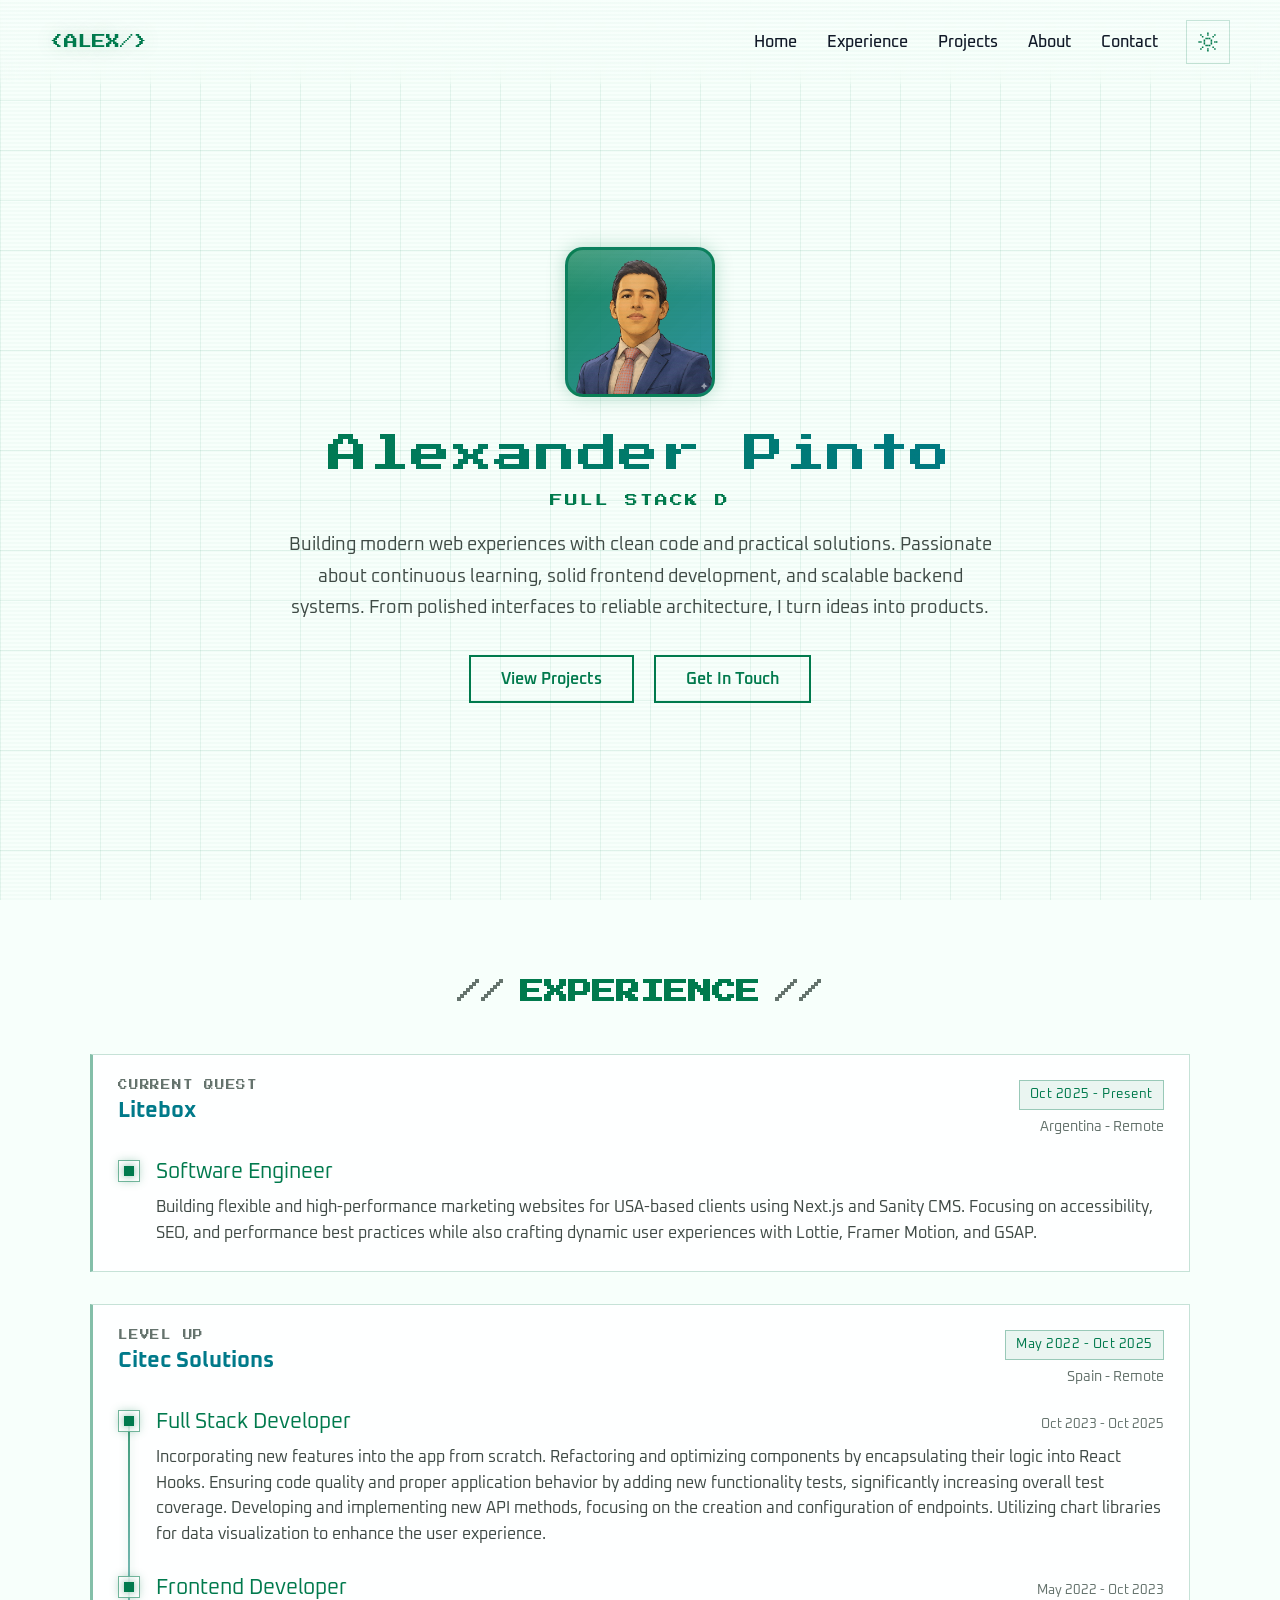
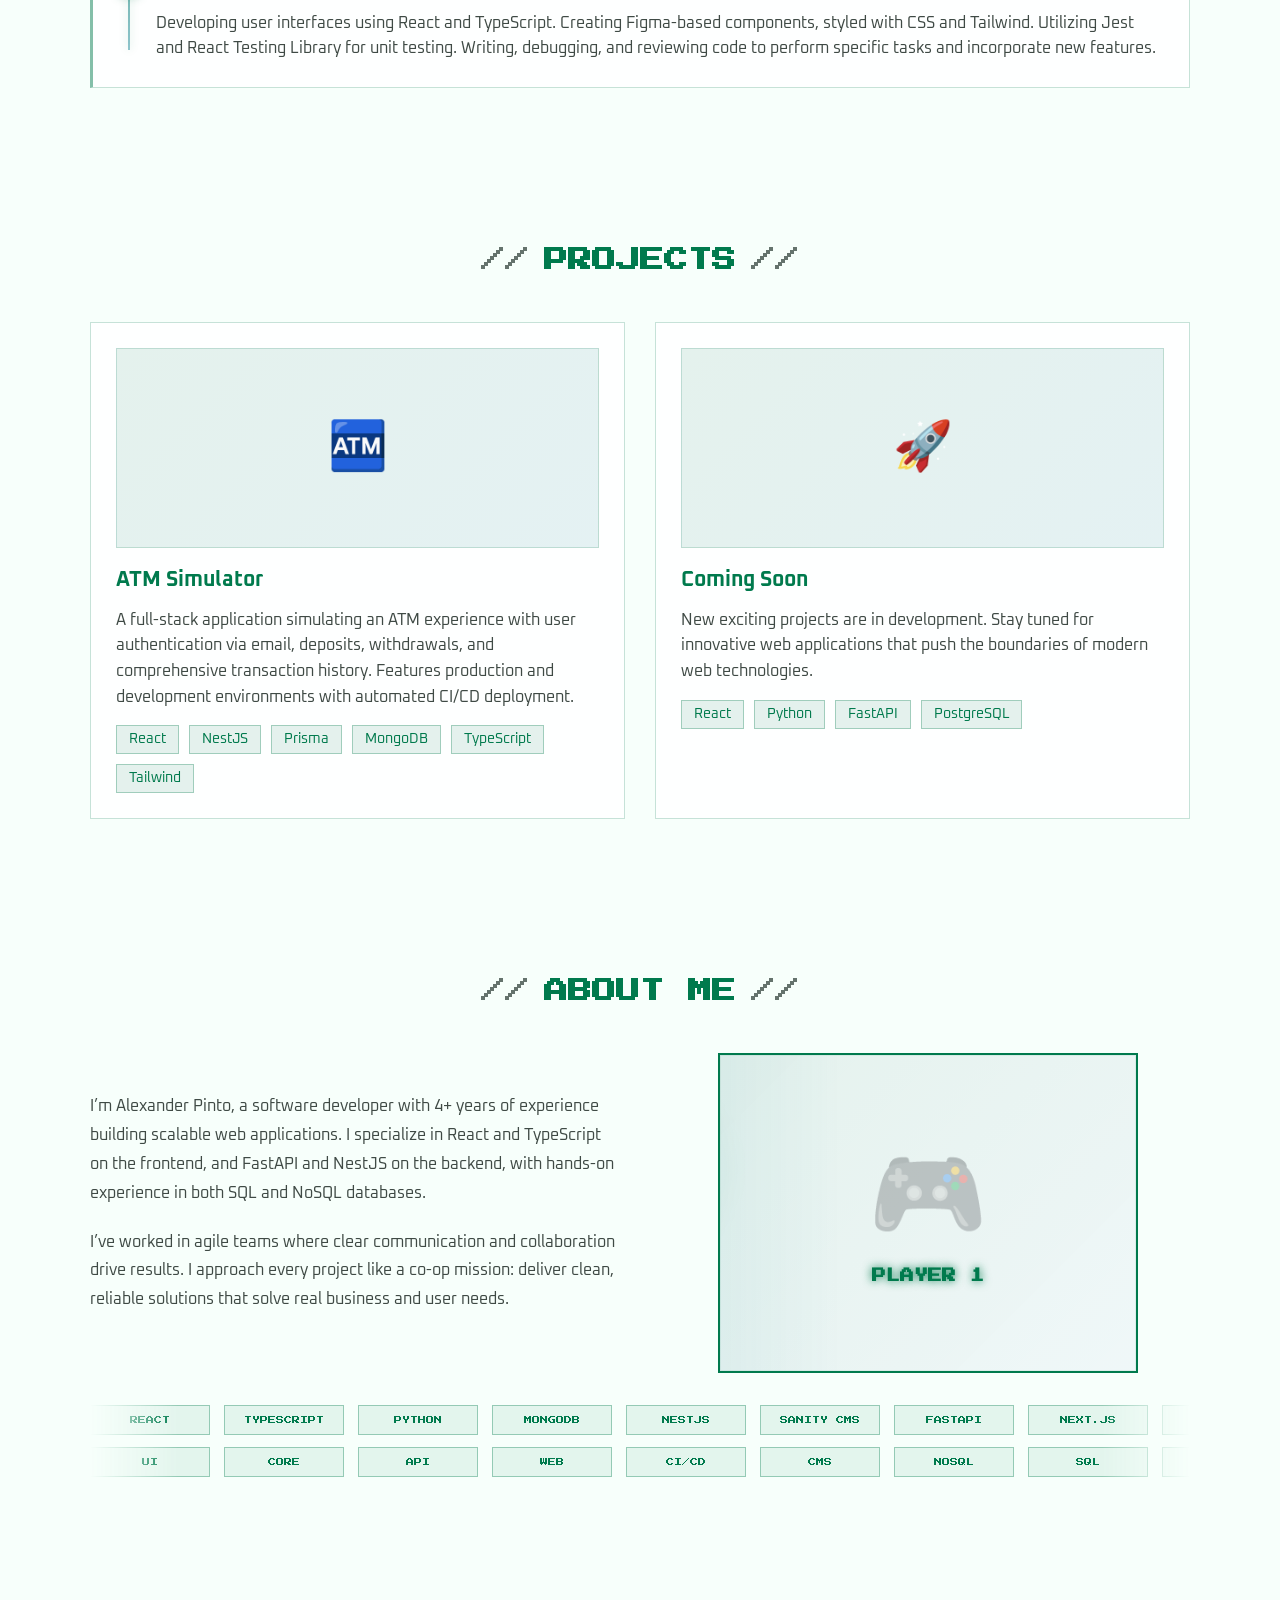
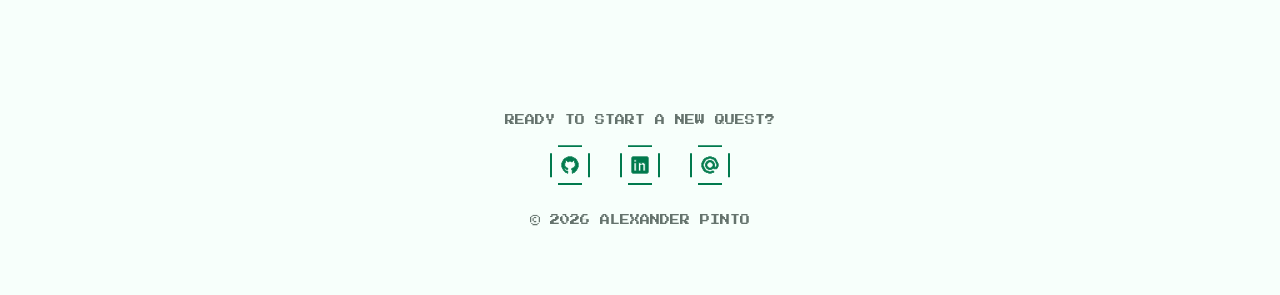
==== commit 3b0c1c3a: "fix(ui): add profile image fallback and Firefox marquee fix" ====
--- a/index.html
+++ b/index.html
@@ -543,14 +543,17 @@
             <section id="home" class="hero">
                 <div class="hero-content">
                     <div class="pixel-avatar">
-                        <img
-                            src="assets/img/profile-pic.webp"
-                            alt="Portrait of Alexander Pinto"
-                            class="pixel-avatar__image"
-                            width="150"
-                            height="150"
-                            decoding="async"
-                        />
+                        <picture>
+                            <source srcset="assets/img/profile-pic.webp" type="image/webp" />
+                            <img
+                                src="assets/img/profile-pic.png"
+                                alt="Portrait of Alexander Pinto"
+                                class="pixel-avatar__image"
+                                width="150"
+                                height="150"
+                                decoding="async"
+                            />
+                        </picture>
                     </div>
                     <h1>Alexander Pinto</h1>
                     <p
@@ -784,10 +787,7 @@
                 </div>
 
                 <div class="about-skills-desktop" aria-label="Desktop skills">
-                    <article
-                        class="about-desktop-option about-desktop-option--marquee"
-                        aria-label="Skill marquee"
-                    >
+                    <article class="about-desktop-option" aria-label="Skill marquee">
                         <div class="about-marquee" aria-hidden="true">
                             <div class="about-marquee__track">
                                 <div class="about-marquee__group">
--- a/assets/css/sections.css
+++ b/assets/css/sections.css
@@ -372,6 +372,7 @@
 .about-marquee__track--reverse {
     animation-direction: reverse;
     animation-duration: 22s;
+    padding-bottom: 0.5rem;
 }
 
 .about-marquee__group span {
@@ -385,6 +386,7 @@
     color: var(--primary);
     font-family: "Press Start 2P", monospace;
     font-size: 8px;
+    line-height: 1;
     white-space: nowrap;
 }
 
